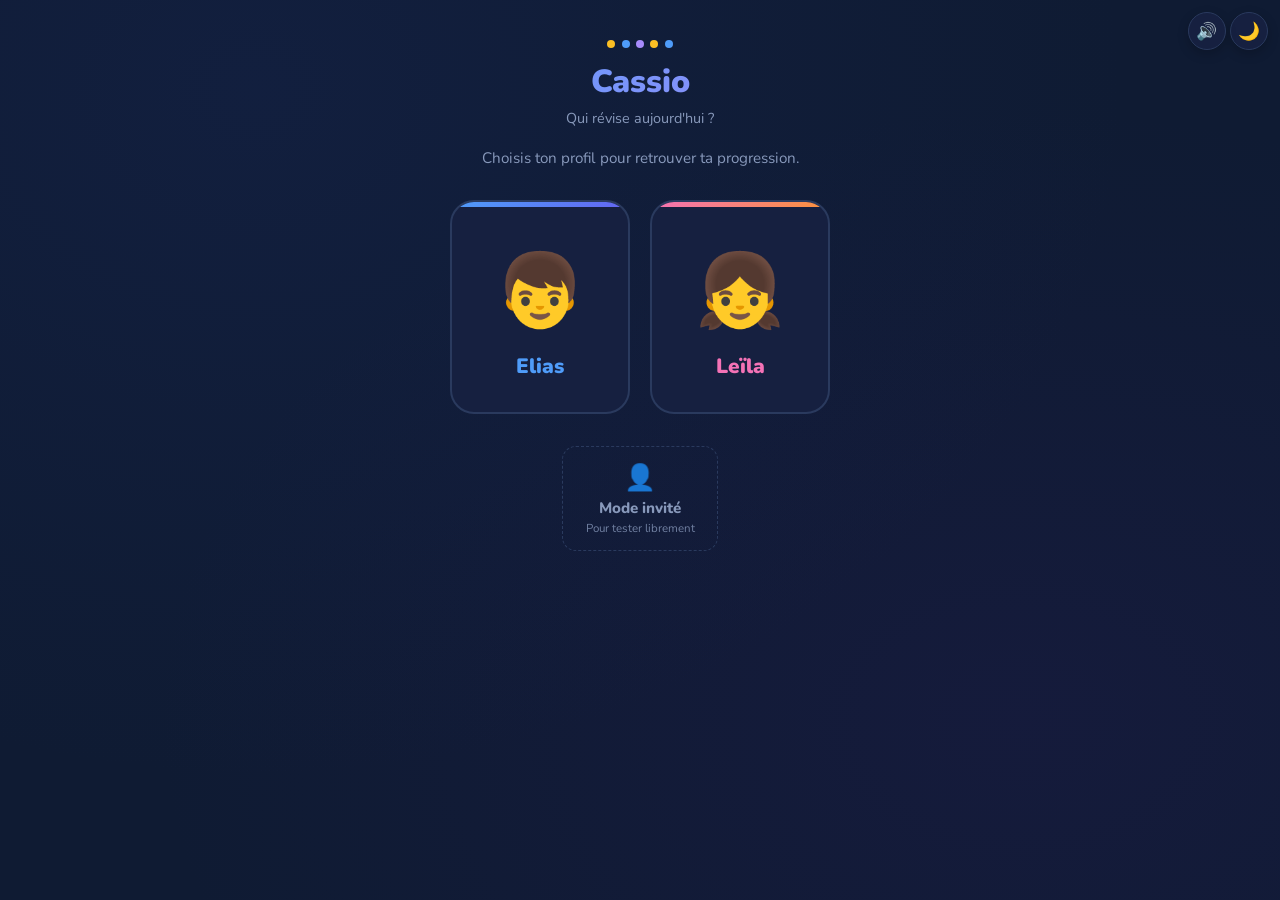
==== archives/index.html @ 18e03f33 "v11 : architecture multi-niveaux (CM2/6ème/5ème) Refonte structurelle préparant l'ajout des programm" ====
<!DOCTYPE html>
<html lang="fr">
<head>
  <meta charset="UTF-8">
  <meta name="viewport" content="width=device-width, initial-scale=1.0, viewport-fit=cover">
  <title>Cassio – Révision CM2</title>

  <!-- ═══ PWA : installation & hors-ligne ═══ -->
  <link rel="manifest" href="manifest.json">
  <meta name="theme-color" content="#4f9cf9">
  <!-- Support iOS (Safari n'utilise pas tout le manifest) -->
  <meta name="apple-mobile-web-app-capable" content="yes">
  <meta name="apple-mobile-web-app-status-bar-style" content="black-translucent">
  <meta name="apple-mobile-web-app-title" content="Cassio">
  <link rel="apple-touch-icon" href="icon-192.png">

  <link rel="stylesheet" href="styles/main.css">
</head>
<body>
<button id="theme-toggle" class="theme-toggle" onclick="toggleTheme()" title="Basculer mode clair / sombre" aria-label="Basculer mode clair / sombre">🌙</button>
<button id="sound-toggle" class="sound-toggle" onclick="toggleSound()" title="Activer / couper le son" aria-label="Activer / couper le son">🔊</button>
<div class="page">
  <div id="guest-banner" class="guest-banner" hidden>
    <span class="guest-banner-label">👤 Mode invité</span>
    <button class="guest-banner-btn" onclick="resetGuestProgress()" title="Effacer la progression du mode invité">Réinitialiser</button>
    <button class="guest-banner-btn guest-banner-quit" onclick="exitGuestMode()" title="Revenir au choix du profil">Quitter</button>
  </div>
  <div id="app"></div>
</div>
<input type="file" id="import-file" accept="application/json,.json" style="display:none" onchange="handleImport(event)">

<!-- ═══════════════════════════════════════════════════
     DONNÉES : une matière par fichier (chargement en parallèle)
     L'ordre des matières est défini dans data/curriculum.js
     ═══════════════════════════════════════════════════ -->
<script src="data/curriculum-maths.js"></script>
<script src="data/curriculum-francais.js"></script>
<script src="data/curriculum-histoire.js"></script>
<script src="data/curriculum-sciences.js"></script>
<script src="data/curriculum-anglais.js"></script>
<script src="data/curriculum-emc.js"></script>
<script src="data/curriculum-svt.js"></script>
<script src="data/curriculum-techno.js"></script>
<script src="data/curriculum-physchim.js"></script>
<script src="data/curriculum-latin.js"></script>
<script src="data/curriculum-numerique.js"></script>
<script src="data/curriculum.js"></script>

<!-- ═══════════════════════════════════════════════════
     LOGIQUE : ordre essentiel (chaque fichier dépend des précédents)
     config → state → render → app
     ═══════════════════════════════════════════════════ -->
<script src="scripts/config.js"></script>
<script src="scripts/state.js"></script>
<script src="scripts/render.js"></script>
<script src="scripts/app.js"></script>

<!-- ═══ Enregistrement du service worker (hors-ligne) ═══
     Ne s'exécute que si le site est servi par un serveur (http/https),
     pas en ouverture directe du fichier (file://). -->
<script>
  if ('serviceWorker' in navigator && location.protocol.startsWith('http')) {
    window.addEventListener('load', () => {
      navigator.serviceWorker.register('sw.js').catch(err => {
        console.warn('Service worker non enregistré :', err);
      });
    });
  }
</script>

</body>
</html>
---- archives/styles/main.css ----
@import url('https://fonts.googleapis.com/css2?family=Nunito:wght@400;600;700;900&display=swap');

    *, *::before, *::after { box-sizing: border-box; margin: 0; padding: 0; }

    :root {
      --bg: #0f1b33;
      --card: #162040;
      --border: #2a3a5e;
      --blue: #4f9cf9;
      --purple: #a78bfa;
      --green: #34d399;
      --red: #f87171;
      --yellow: #fbbf24;
      --orange: #fb923c;
      --teal: #2dd4bf;
      --text: #e2e8f0;
      --muted: #8899bb;
      --subj-color: #4f9cf9;
      --subj-grad: linear-gradient(135deg, #4f9cf9, #a78bfa);
    }

    body {
      background: var(--bg);
      color: var(--text);
      font-family: 'Nunito', sans-serif;
      min-height: 100vh;
      /* Le padding-top utilise env(safe-area-inset-top) pour respecter la zone
         de la barre d'état système iOS (heure/wifi/batterie) en mode PWA installée.
         max() garantit qu'on a au moins 1rem même si la safe area est nulle. */
      padding: max(1rem, env(safe-area-inset-top)) 1rem 4rem;
      overflow-x: hidden; /* Sécurité : aucun élément ne doit créer de scroll horizontal sur mobile */
      background-image: radial-gradient(ellipse at 20% 10%, #1a2a5e44 0%, transparent 60%),
                        radial-gradient(ellipse at 80% 80%, #2d1a5e33 0%, transparent 60%);
    }

    .page { max-width: 680px; margin: 0 auto; }

    @keyframes pulse {
      0%, 100% { opacity: .4; transform: scale(1); }
      50% { opacity: 1; transform: scale(1.4); }
    }
    @keyframes slideIn {
      from { opacity: 0; transform: translateY(12px); }
      to { opacity: 1; transform: translateY(0); }
    }
    @keyframes bounce {
      0%, 100% { transform: translateY(0); }
      50% { transform: translateY(-12px); }
    }
    @keyframes fadeIn {
      from { opacity: 0; }
      to { opacity: 1; }
    }

    .anim-slide { animation: slideIn .3s ease; }

    /* ── HEADER ── */
    .app-header { text-align: center; padding: 1.5rem 0 1.25rem; }

    .stars { display: flex; justify-content: center; gap: .4rem; margin-bottom: .75rem; }
    .star { width: 8px; height: 8px; background: var(--yellow); border-radius: 50%; animation: pulse 2s infinite; }
    .star:nth-child(2) { animation-delay: .3s; background: var(--blue); }
    .star:nth-child(3) { animation-delay: .6s; background: var(--purple); }
    .star:nth-child(4) { animation-delay: .9s; }
    .star:nth-child(5) { animation-delay: 1.2s; background: var(--blue); }

    .app-header h1 {
      font-size: 2rem; font-weight: 900;
      background: linear-gradient(135deg, var(--blue), var(--purple));
      -webkit-background-clip: text; -webkit-text-fill-color: transparent; background-clip: text;
      margin-bottom: .3rem;
    }
    .app-header p { color: var(--muted); font-size: .9rem; }

    /* ── BREADCRUMB ──
       Le padding-right réserve l'espace pour les boutons flottants 🔊 et 🌙
       en haut à droite (position: fixed), qui sinon recouvrent le texte. */
    .breadcrumb {
      display: flex; align-items: center; gap: .5rem; flex-wrap: wrap;
      font-size: .85rem; color: var(--muted); margin-bottom: 1.25rem;
      padding: .25rem 5.5rem .25rem 0;
    }
    .breadcrumb .crumb { cursor: pointer; color: var(--blue); font-weight: 700; transition: opacity .15s; }
    .breadcrumb .crumb:hover { opacity: .75; }
    .breadcrumb .sep { color: var(--border); }
    .breadcrumb .current-crumb { color: var(--text); font-weight: 600; }

    /* ── SECTION TITLE ── */
    .section-title {
      font-size: .75rem; text-transform: uppercase; letter-spacing: .1em;
      color: var(--muted); margin-bottom: .75rem; font-weight: 700;
    }

    /* ── HOME OVERVIEW ── */
    .home-overview {
      background: var(--card); border: 1px solid var(--border); border-radius: 14px;
      padding: 1rem 1.25rem; margin-bottom: 1.5rem;
      display: flex; align-items: center; gap: 1rem;
    }
    .overview-icon { font-size: 2.2rem; }
    .overview-text .lbl { font-size: .72rem; color: var(--muted); text-transform: uppercase; letter-spacing: .08em; }
    .overview-text .val { font-size: 1.4rem; font-weight: 900; color: var(--blue); }
    .overview-text .sub { font-size: .78rem; color: var(--muted); margin-top: .1rem; }
    .overview-prog { flex: 1; text-align: right; }
    .overview-prog .pct { font-size: 1.8rem; font-weight: 900; color: var(--green); }
    .overview-prog .pct-lbl { font-size: .72rem; color: var(--muted); }

    /* ── RANDOM QUIZ CTA (bouton "Quiz aléatoire" sur l'accueil) ── */
    .random-cta {
      background: linear-gradient(135deg, #8b5cf6, #ec4899);
      border-radius: 16px;
      padding: 1rem 1.25rem;
      margin-bottom: 1.5rem;
      display: flex; align-items: center; gap: 1rem;
      cursor: pointer; transition: transform .15s, box-shadow .15s;
      color: #fff; box-shadow: 0 4px 14px rgba(139, 92, 246, .35);
    }
    .random-cta:hover { transform: translateY(-2px); box-shadow: 0 8px 22px rgba(139, 92, 246, .5); }
    .random-cta:active { transform: translateY(0); }
    .random-cta-icon { font-size: 2.2rem; }
    .random-cta-text { flex: 1; }
    .random-cta-title { font-weight: 900; font-size: 1.05rem; }
    .random-cta-sub { font-size: .82rem; opacity: .92; margin-top: .15rem; }
    .random-cta-arrow { font-size: 1.1rem; opacity: .85; }

    /* Petit emoji indiquant la matière d'origine d'une question dans le récap du score (mode aléatoire) */
    .recap-origin {
      display: inline-flex; align-items: center; justify-content: center;
      width: 1.2em; opacity: .85;
    }

    /* ── SUBJECT CARDS ── */
    .subjects-grid {
      display: grid; grid-template-columns: 1fr 1fr; gap: .75rem; margin-bottom: 2rem;
    }
    @media (max-width: 440px) { .subjects-grid { grid-template-columns: 1fr; } }

    .subject-card {
      background: var(--card); border: 1px solid var(--border); border-radius: 16px;
      padding: 1.25rem; cursor: pointer; transition: all .2s; position: relative; overflow: hidden;
    }
    .subject-card::before {
      content: ''; position: absolute; top: 0; left: 0; right: 0; height: 3px;
      background: var(--sc-grad); border-radius: 16px 16px 0 0;
    }
    .subject-card:hover { transform: translateY(-3px); border-color: var(--sc-color); box-shadow: 0 8px 24px rgba(0,0,0,.3); }

    .subj-icon { font-size: 2rem; margin-bottom: .75rem; display: block; }
    .subj-name { font-size: 1rem; font-weight: 900; margin-bottom: .3rem; color: var(--sc-color); }
    .subj-meta { font-size: .78rem; color: var(--muted); margin-bottom: .75rem; }
    .subj-prog-bar { height: 4px; background: var(--border); border-radius: 99px; overflow: hidden; margin-bottom: .4rem; }
    .subj-prog-fill { height: 100%; background: var(--sc-grad); border-radius: 99px; transition: width .5s; }
    .subj-prog-text { font-size: .75rem; color: var(--muted); text-align: right; }

    /* ── SUBJECT HEADER ── */
    .subject-header {
      background: var(--card); border: 1px solid var(--border); border-radius: 16px;
      padding: 1.25rem 1.5rem; margin-bottom: 1.5rem;
      display: flex; align-items: center; gap: 1rem;
    }
    .subj-header-icon { font-size: 2.8rem; }
    .subj-header-text h2 { font-size: 1.3rem; font-weight: 900; color: var(--subj-color); margin-bottom: .25rem; }
    .subj-header-text p { color: var(--muted); font-size: .88rem; }

    /* ── TOPIC CARDS ── */
    .topics-list { display: flex; flex-direction: column; gap: .6rem; margin-bottom: 1.5rem; }

    .topic-card {
      background: var(--card); border: 1px solid var(--border); border-radius: 12px;
      padding: .9rem 1.1rem;
      display: flex; flex-direction: column; gap: .55rem;
      cursor: pointer; transition: all .15s;
    }
    .topic-card:hover { border-color: var(--subj-color); background: rgba(255,255,255,.04); transform: translateX(4px); }
    /* Ligne du haut : icône + titre/étoiles + badge + bouton */
    .topic-card-row { display: flex; align-items: center; gap: .9rem; }

    .topic-icon { font-size: 1.6rem; flex-shrink: 0; width: 40px; text-align: center; }
    .topic-info { flex: 1; min-width: 0; }
    .topic-info .t-name { font-size: .95rem; font-weight: 700; margin-bottom: .15rem; }
    /* La description passe sur sa propre ligne, en pleine largeur */
    .topic-card .t-meta { font-size: .78rem; color: var(--muted); line-height: 1.45; }
    .topic-stars { display: flex; gap: .15rem; margin-bottom: .1rem; }
    .topic-star { font-size: .85rem; }

    .topic-badge {
      background: rgba(255,255,255,.05); border: 1px solid var(--border);
      border-radius: 8px; padding: .3rem .65rem; font-size: .8rem; font-weight: 700;
      color: var(--muted); flex-shrink: 0; white-space: nowrap;
    }
    .topic-badge.s3 { color: var(--green); border-color: rgba(52,211,153,.35); background: rgba(52,211,153,.08); }
    .topic-badge.s2 { color: var(--yellow); border-color: rgba(251,191,36,.35); background: rgba(251,191,36,.08); }
    .topic-badge.s1 { color: var(--orange); border-color: rgba(251,146,60,.35); background: rgba(251,146,60,.08); }

    .btn-start {
      font-family: 'Nunito', sans-serif; font-weight: 700; font-size: .85rem;
      padding: .55rem 1.1rem; min-height: 40px; border-radius: 8px; border: none; cursor: pointer;
      background: var(--subj-grad); color: white; transition: all .15s;
      flex-shrink: 0; white-space: nowrap;
      display: inline-flex; align-items: center; justify-content: center;
    }
    .btn-start:hover { opacity: .85; transform: translateY(-1px); }

    /* Sur les très petits écrans (iPhone SE 1G, 320px), on compacte le bouton
       pour éviter qu'il ne chevauche les titres longs comme "Proportionnalité". */
    @media (max-width: 360px) {
      .btn-start { padding: .45rem .75rem; font-size: .75rem; min-height: 36px; }
      .topic-card-row { gap: .55rem; }
      .topic-icon { width: 32px; font-size: 1.4rem; }
    }

    /* ── QUIZ: STATS BAR ── */
    .stats {
      display: flex; justify-content: space-between;
      background: var(--card); border: 1px solid var(--border); border-radius: 12px;
      padding: .75rem 1.25rem; margin-bottom: 1.25rem; font-size: .85rem;
    }
    .stat { display: flex; flex-direction: column; align-items: center; gap: .15rem; }
    .stat-val { font-weight: 900; font-size: 1.2rem; color: var(--blue); }
    .stat-lbl { color: var(--muted); font-size: .75rem; }

    /* ── QUIZ: PROGRESS ── */
    .prog-wrap { margin-bottom: 1.25rem; }
    .prog-track { height: 8px; background: var(--border); border-radius: 99px; overflow: hidden; }
    .prog-fill {
      height: 100%; background: var(--subj-grad); border-radius: 99px;
      transition: width .5s cubic-bezier(.4,0,.2,1); width: 0%;
    }
    .prog-dots { display: flex; justify-content: space-between; margin-top: .5rem; padding: 0 2px; }
    .prog-dot { width: 10px; height: 10px; border-radius: 50%; background: var(--border); transition: background .3s; }
    .prog-dot.done { background: var(--green); }
    .prog-dot.wrong-dot { background: var(--red); }
    .prog-dot.current { background: var(--yellow); box-shadow: 0 0 6px var(--yellow); }

    /* ── QUIZ: QUESTION CARD ── */
    .q-card {
      background: var(--card); border: 1px solid var(--border); border-radius: 16px;
      padding: 1.75rem; margin-bottom: 1.25rem; display: none; animation: slideIn .3s ease;
    }
    .q-card.active { display: block; }

    .q-top { display: flex; align-items: flex-start; gap: .75rem; margin-bottom: 1.25rem; }
    .q-badge {
      background: var(--subj-grad); color: white; font-weight: 900; font-size: .85rem;
      width: 32px; height: 32px; border-radius: 8px;
      display: flex; align-items: center; justify-content: center; flex-shrink: 0; margin-top: 2px;
    }
    .q-text { font-size: 1.05rem; font-weight: 700; line-height: 1.45; }

    .q-hint {
      background: rgba(79,156,249,.09); border-left: 3px solid var(--subj-color);
      border-radius: 0 8px 8px 0; padding: .5rem .75rem; font-size: .82rem;
      color: var(--subj-color); margin-bottom: 1rem;
    }
    /* Indice masqué par défaut : on le révèle au clic sur le bouton Indice */
    .q-hint.hidden { display: none; }

    /* Bouton "💡 Indice" : discret, encourage à réfléchir d'abord avant de demander l'aide */
    .hint-btn {
      display: inline-flex; align-items: center;
      font-family: 'Nunito', sans-serif; font-weight: 600; font-size: .82rem;
      background: transparent; border: 1px dashed var(--border); color: var(--muted);
      padding: .5rem .8rem; min-height: 36px; border-radius: 8px; cursor: pointer;
      margin-bottom: 1rem; transition: all .15s;
    }
    .hint-btn:hover {
      color: var(--subj-color); border-color: var(--subj-color);
      background: rgba(79,156,249,.05);
    }

    /* ── ILLUSTRATIONS de questions (SVG inline ou emojis) ── */
    .q-image {
      background: rgba(255,255,255,.04);
      border: 1px solid var(--border);
      border-radius: 12px;
      padding: 1rem;
      margin-bottom: 1rem;
      text-align: center;
      overflow: hidden;
    }
    .q-image svg {
      display: block;
      margin: 0 auto;
      max-width: 100%;
      height: auto;
      color: var(--text);
    }
    .q-image .emoji-row {
      font-size: 2.6rem;
      letter-spacing: .4rem;
      line-height: 1.3;
    }
    .q-image .emoji-caption {
      font-size: .75rem;
      color: var(--muted);
      margin-top: .35rem;
    }
    body.light .q-image { background: rgba(0,0,0,.03); }

    .options { display: grid; gap: .6rem; }
    .option {
      display: flex; align-items: center; gap: .75rem; padding: .8rem 1rem;
      border: 2px solid var(--border); border-radius: 10px; cursor: pointer;
      transition: all .15s; font-size: .95rem; font-weight: 600;
      background: rgba(255,255,255,.02); user-select: none;
    }
    .option:hover:not(.locked) { border-color: var(--subj-color); background: rgba(79,156,249,.08); transform: translateX(4px); }

    .letter {
      width: 28px; height: 28px; border-radius: 6px; background: var(--border);
      display: flex; align-items: center; justify-content: center;
      font-size: .8rem; font-weight: 900; flex-shrink: 0; transition: all .2s;
    }
    .option.selected { border-color: var(--subj-color); background: rgba(79,156,249,.1); }
    .option.selected .letter { background: var(--subj-color); color: white; }

    /* ── État "arming" : l'élève a cliqué, validation auto dans 1 s ──
       Une barre de progression discrète remplit le bas du bouton.
       Si l'élève clique sur une autre option, l'animation recommence. */
    .option.arming {
      position: relative;
      overflow: hidden;
    }
    .option.arming::after {
      content: '';
      position: absolute;
      left: 0; right: 0; bottom: 0;
      height: 3px;
      background: var(--subj-color);
      transform-origin: left;
      animation: arming-fill 1s linear forwards;
    }
    @keyframes arming-fill {
      from { transform: scaleX(0); }
      to   { transform: scaleX(1); }
    }
    /* Une fois validé, l'animation disparaît (la classe arming est retirée) */

    .option.correct { border-color: var(--green); background: rgba(52,211,153,.1); }
    .option.correct .letter { background: var(--green); color: #0f2a1f; }
    .option.wrong { border-color: var(--red); background: rgba(248,113,113,.1); }
    .option.wrong .letter { background: var(--red); color: white; }
    .option.show-correct { border-color: var(--green); border-style: dashed; }
    .option.show-correct .letter { background: rgba(52,211,153,.3); color: var(--green); }

    .feedback { margin-top: 1rem; padding: .75rem 1rem; border-radius: 10px; font-size: .88rem; display: none; }
    .feedback.show { display: block; }
    .feedback.ok { background: rgba(52,211,153,.12); border: 1px solid rgba(52,211,153,.3); color: var(--green); }
    .feedback.bad { background: rgba(248,113,113,.1); border: 1px solid rgba(248,113,113,.25); color: #fca5a5; }
    .feedback .expl { margin-top: .35rem; color: var(--muted); font-weight: 400; font-size: .83rem; }

    /* ── NAV BUTTONS ── */
    .nav { display: flex; justify-content: space-between; gap: .75rem; margin-top: 1.5rem; }
    .btn {
      font-family: 'Nunito', sans-serif; font-weight: 700; font-size: .9rem;
      padding: .7rem 1.4rem; border-radius: 10px; border: 2px solid var(--border);
      cursor: pointer; transition: all .15s; background: transparent; color: var(--text);
    }
    .btn:hover:not(:disabled) { border-color: var(--subj-color); color: var(--subj-color); transform: translateY(-1px); }
    .btn:disabled { opacity: .3; cursor: not-allowed; }
    .btn-validate {
      background: var(--subj-grad); border: none; color: white; padding: .7rem 2rem;
      box-shadow: 0 4px 15px rgba(79,156,249,.25);
    }
    .btn-validate:hover:not(:disabled) { transform: translateY(-2px); color: white; border: none; box-shadow: 0 6px 20px rgba(79,156,249,.4); }

    /* ── Bouton mis en évidence après une mauvaise réponse ──
       Indique à l'élève que c'est à lui de cliquer (pas d'auto-passage). */
    .btn.cta-highlight {
      background: var(--subj-grad);
      border: none;
      color: white;
      box-shadow: 0 4px 15px rgba(79,156,249,.35);
      animation: cta-pulse 1.6s ease-in-out infinite;
    }
    .btn.cta-highlight:hover:not(:disabled) {
      transform: translateY(-2px);
      color: white;
      box-shadow: 0 6px 22px rgba(79,156,249,.5);
    }
    @keyframes cta-pulse {
      0%, 100% { box-shadow: 0 4px 15px rgba(79,156,249,.35); }
      50%      { box-shadow: 0 4px 22px rgba(79,156,249,.7); }
    }

    /* ── SCORE PANEL ── */
    .score-panel {
      background: var(--card); border: 1px solid var(--border); border-radius: 20px;
      padding: 2.5rem 2rem; text-align: center; animation: slideIn .4s ease;
    }
    .trophy { font-size: 3.5rem; margin-bottom: 1rem; display: block; animation: bounce .6s ease; }
    .score-panel h2 { font-size: 1.6rem; font-weight: 900; margin-bottom: .5rem; }
    .big-score {
      font-size: 5rem; font-weight: 900;
      background: linear-gradient(135deg, var(--yellow), var(--blue));
      -webkit-background-clip: text; -webkit-text-fill-color: transparent; background-clip: text;
      line-height: 1; margin: .75rem 0;
    }
    .big-score span { font-size: 2.5rem; color: var(--muted); -webkit-text-fill-color: var(--muted); }
    .mention { font-size: 1rem; font-weight: 700; color: var(--purple); margin-bottom: 1.5rem; }

    .result-grid { display: grid; grid-template-columns: 1fr 1fr; gap: .75rem; margin-bottom: 1.5rem; }
    .result-tile { background: rgba(255,255,255,.04); border: 1px solid var(--border); border-radius: 12px; padding: 1rem; }
    .result-tile .val { font-size: 2rem; font-weight: 900; }
    .result-tile .lbl { font-size: .8rem; color: var(--muted); margin-top: .2rem; }
    .tile-ok .val { color: var(--green); }
    .tile-bad .val { color: var(--red); }

    .recap { text-align: left; border-top: 1px solid var(--border); padding-top: 1.25rem; margin-top: .5rem; }
    .recap h3 { font-size: .78rem; text-transform: uppercase; letter-spacing: .1em; color: var(--muted); margin-bottom: .75rem; }
    .recap-item { display: flex; gap: .5rem; font-size: .85rem; margin-bottom: .45rem; align-items: flex-start; }

    .score-btns { display: flex; gap: .75rem; margin-top: 1.75rem; justify-content: center; flex-wrap: wrap; }
    .btn-primary {
      font-family: 'Nunito', sans-serif; font-weight: 700; font-size: .95rem;
      padding: .75rem 2rem; border-radius: 12px; border: none; cursor: pointer;
      background: var(--subj-grad); color: white;
      box-shadow: 0 4px 15px rgba(79,156,249,.3); transition: all .15s;
    }
    .btn-primary:hover { transform: translateY(-2px); box-shadow: 0 6px 20px rgba(79,156,249,.4); }
    .btn-secondary {
      font-family: 'Nunito', sans-serif; font-weight: 700; font-size: .95rem;
      padding: .75rem 2rem; border-radius: 12px; border: 2px solid var(--border);
      cursor: pointer; background: transparent; color: var(--text); transition: all .15s;
    }
    .btn-secondary:hover { border-color: var(--subj-color); color: var(--subj-color); transform: translateY(-1px); }

    /* ── RESET LINK ── */
    .reset-link {
      text-align: center; margin-top: 1.5rem;
      font-size: .78rem; color: var(--muted); cursor: pointer; text-decoration: underline;
    }
    .reset-link:hover { color: var(--red); }

    /* ── SUBJECTS GRID: 5e carte pleine largeur ── */
    .subject-card:last-child:nth-child(odd) { grid-column: 1 / -1; max-width: 340px; margin: 0 auto; width: 100%; }

    /* ── PROFILE SCREEN ── */
    .profile-intro { text-align: center; color: var(--muted); font-size: .95rem; margin-bottom: 2rem; }
    .profile-grid {
      display: grid; grid-template-columns: 1fr 1fr; gap: 1.25rem;
      max-width: 380px; margin: 0 auto 2rem;
    }
    .profile-card {
      background: var(--card); border: 2px solid var(--border); border-radius: 24px;
      padding: 2.5rem 1rem 2rem; text-align: center; cursor: pointer;
      transition: all .2s; position: relative; overflow: hidden;
    }
    .profile-card::before {
      content: ''; position: absolute; top: 0; left: 0; right: 0; height: 5px;
      background: var(--pc-grad);
    }
    .profile-card:hover { transform: translateY(-5px); border-color: var(--pc); box-shadow: 0 14px 40px rgba(0,0,0,.45); }
    .profile-emoji { font-size: 4.5rem; margin-bottom: .75rem; display: block; }
    .profile-name { font-size: 1.3rem; font-weight: 900; color: var(--pc); }

    /* ── BOUTON "MODE INVITÉ" sur l'écran de profil ──
       Style volontairement discret : c'est un bouton secondaire, pas un 3e profil. */
    .guest-btn {
      display: flex; flex-direction: column; align-items: center;
      gap: .15rem; margin: 0 auto; padding: .85rem 1.4rem;
      max-width: 280px; width: fit-content;
      background: transparent; border: 1px dashed var(--border);
      border-radius: 14px; cursor: pointer;
      font-family: 'Nunito', sans-serif; color: var(--muted);
      transition: all .15s;
    }
    .guest-btn:hover {
      border-color: var(--text); color: var(--text);
      background: rgba(148,163,184,.05);
    }
    .guest-btn-emoji { font-size: 1.6rem; }
    .guest-btn-text { font-size: .95rem; font-weight: 800; }
    .guest-btn-sub { font-size: .72rem; opacity: .8; }

    /* ── ÉCRAN PERSONNALISATION ── */
    .customize-screen { max-width: 540px; margin: 0 auto; }
    .customize-header { text-align: center; margin-bottom: 1.5rem; padding: 0 4rem; }
    .customize-header h1 { font-size: 1.4rem; margin: 0 0 .5rem; color: var(--blue); }
    .customize-intro { font-size: .88rem; color: var(--muted); margin: 0; }

    .customize-preview {
      background: var(--card); border: 2px solid var(--blue);
      border-radius: 18px; padding: 1.5rem; margin-bottom: 1.5rem;
      display: flex; flex-direction: column; align-items: center; gap: .5rem;
      box-shadow: 0 8px 24px rgba(79,156,249,.18);
    }
    .customize-preview-emoji { font-size: 4.5rem; line-height: 1; }
    .customize-preview-name { font-size: 1.4rem; font-weight: 900; color: var(--text); }

    .customize-section { margin-bottom: 1.5rem; }
    .customize-label {
      display: block; font-size: .8rem; font-weight: 800;
      text-transform: uppercase; letter-spacing: .05em;
      color: var(--muted); margin-bottom: .65rem;
    }

    /* Grille d'avatars cliquables */
    .avatar-grid {
      display: grid;
      grid-template-columns: repeat(auto-fill, minmax(54px, 1fr));
      gap: .5rem;
    }
    .avatar-choice {
      width: 100%; aspect-ratio: 1;
      background: var(--card); border: 1px solid var(--border);
      border-radius: 12px; cursor: pointer;
      font-size: 1.8rem; transition: all .15s;
      display: flex; align-items: center; justify-content: center;
      padding: 0; line-height: 1;
    }
    .avatar-choice:hover { border-color: var(--blue); transform: translateY(-2px); }
    .avatar-choice.active {
      background: rgba(79,156,249,.12);
      border-color: var(--blue); border-width: 2px;
      box-shadow: 0 4px 12px rgba(79,156,249,.25);
    }

    /* Champ texte pour le nom */
    .customize-input {
      width: 100%; box-sizing: border-box;
      padding: .85rem 1rem; min-height: 44px;
      background: var(--card); border: 1px solid var(--border);
      border-radius: 12px; color: var(--text);
      font-family: 'Nunito', sans-serif; font-size: 1rem; font-weight: 700;
      transition: border-color .15s;
    }
    .customize-input:focus {
      outline: none; border-color: var(--blue); border-width: 2px;
      padding: calc(.85rem - 1px) calc(1rem - 1px);  /* compense le bord 2px */
    }

    .customize-actions {
      display: flex; gap: .75rem; justify-content: flex-end;
      margin-top: 2rem;
    }
    .customize-actions .btn-sm { min-width: 100px; }

    /* ── BANNIÈRE "MODE INVITÉ" (visible sur tous les écrans en mode invité) ──
       Discrète mais bien identifiable. Reste collée en haut. */
    .guest-banner[hidden] { display: none; }   /* l'attribut HTML hidden doit primer sur display:flex */
    .guest-banner {
      display: flex; align-items: center; justify-content: flex-start;
      gap: .4rem; padding: .5rem .7rem;
      background: rgba(148,163,184,.12);
      border-bottom: 1px solid rgba(148,163,184,.3);
      font-size: .82rem; font-weight: 700;
      color: #94a3b8;
    }
    body.light .guest-banner { background: rgba(100,116,139,.1); color: #64748b; }
    .guest-banner-label { white-space: nowrap; flex-shrink: 0; margin-right: auto; }
    .guest-banner-btn {
      font-family: 'Nunito', sans-serif; font-size: .72rem; font-weight: 700;
      padding: .4rem .65rem; min-height: 36px; border-radius: 8px;
      border: 1px solid rgba(148,163,184,.4);
      background: transparent; color: inherit; cursor: pointer;
      transition: all .15s;
      display: inline-flex; align-items: center; justify-content: center;
      flex-shrink: 0; white-space: nowrap;
    }
    .guest-banner-btn:hover { background: rgba(148,163,184,.15); }
    .guest-banner-quit { border-color: var(--red); color: var(--red); margin-right: 6rem; }
    .guest-banner-quit:hover { background: rgba(248,113,113,.1); }

    /* Sur les petits écrans, on masque le bouton "Réinitialiser" pour gagner de la place
       (il reste accessible depuis l'écran d'accueil en mode invité). Seul "Quitter" est essentiel. */
    @media (max-width: 400px) {
      .guest-banner { padding: .45rem .55rem; gap: .3rem; font-size: .75rem; }
      .guest-banner-btn { font-size: .68rem; padding: .35rem .45rem; min-height: 34px; }
      .guest-banner-label { font-size: .75rem; }
      .guest-banner-btn:not(.guest-banner-quit) { display: none; }
      .guest-banner-quit { margin-right: 5.7rem; }
    }

    /* Petit message d'info en mode invité dans la section "data-actions" */
    .guest-actions { flex-direction: column; align-items: stretch; }
    .guest-info {
      font-size: .82rem; color: var(--muted); line-height: 1.5;
      margin: 0 0 .5rem; padding: .55rem .8rem;
      background: rgba(148,163,184,.08); border-radius: 8px;
      border-left: 3px solid #94a3b8;
    }

    /* ── PROFILE BANNER (HOME) ── */
    .profile-banner {
      display: flex; align-items: center; justify-content: space-between;
      background: var(--card); border: 1px solid var(--border); border-radius: 12px;
      padding: .65rem 1rem; margin-bottom: 1.1rem;
    }
    .profile-banner-left { display: flex; align-items: center; gap: .6rem; }
    .profile-avatar { font-size: 1.6rem; }
    .profile-banner-name { font-size: .95rem; font-weight: 900; }
    .profile-banner-sub { font-size: .72rem; color: var(--muted); }
    .profile-banner-right { display: flex; gap: .5rem; align-items: center; }
    .btn-sm {
      font-family: 'Nunito', sans-serif; font-size: .75rem; font-weight: 700;
      padding: .55rem 1rem; min-height: 40px; border-radius: 8px; border: 1px solid var(--border);
      cursor: pointer; background: transparent; color: var(--muted); transition: all .15s;
      display: inline-flex; align-items: center; justify-content: center; gap: .35rem;
    }
    .btn-sm:hover { border-color: var(--blue); color: var(--blue); }
    .btn-sm.accent { background: var(--subj-grad); border: none; color: white; }
    .btn-sm.accent:hover { opacity: .85; color: white; }

    /* ── HISTORY SCREEN ── */
    .history-list { display: flex; flex-direction: column; gap: .5rem; margin-bottom: 1.5rem; }
    .session-empty { text-align: center; color: var(--muted); padding: 3rem 1rem; font-size: .9rem; line-height: 1.8; }
    .session-item {
      background: var(--card); border: 1px solid var(--border); border-radius: 12px;
      padding: .8rem 1rem; display: flex; align-items: center; gap: .75rem;
    }
    .session-emoji { font-size: 1.5rem; flex-shrink: 0; }
    .session-info { flex: 1; min-width: 0; }
    .session-topic { font-size: .9rem; font-weight: 700; white-space: nowrap; overflow: hidden; text-overflow: ellipsis; }
    .session-subj { font-size: .75rem; color: var(--muted); }
    .session-date { font-size: .7rem; color: var(--muted); margin-top: .1rem; }
    .session-right { text-align: right; flex-shrink: 0; }
    .session-score { font-size: 1rem; font-weight: 900; }
    .session-score.s3 { color: var(--green); }
    .session-score.s2 { color: var(--yellow); }
    .session-score.s1 { color: var(--orange); }
    .session-stars { font-size: .75rem; }

    /* ── GRAPHIQUE D'ÉVOLUTION (historique) ── */
    .evo-card {
      background: var(--card); border: 1px solid var(--border); border-radius: 14px;
      padding: 1rem 1.1rem 1.1rem; margin-bottom: 1.25rem;
    }
    .evo-title {
      font-size: .78rem; color: var(--muted); font-weight: 700;
      text-transform: uppercase; letter-spacing: .06em; margin-bottom: .35rem;
    }
    .evo-sub {
      font-size: .72rem; color: var(--muted); margin-bottom: .85rem;
    }
    .evo-svg { width: 100%; height: auto; display: block; overflow: visible; }
    .evo-svg .ev-grid { stroke: var(--border); stroke-width: 1; stroke-dasharray: 2,3; opacity: .55; }
    .evo-svg .ev-axis { fill: var(--muted); font-size: 10px; font-family: 'Nunito', sans-serif; font-weight: 700; }
    .evo-svg .ev-area { fill: url(#evGrad); opacity: .25; }
    .evo-svg .ev-line { fill: none; stroke: var(--blue); stroke-width: 2.2; stroke-linejoin: round; stroke-linecap: round; }
    .evo-svg .ev-dot  { stroke: var(--card); stroke-width: 2; cursor: help; }
    .evo-svg .ev-dot:hover { stroke-width: 3; }

    .evo-legend {
      display: flex; flex-wrap: wrap; gap: .35rem .85rem; margin-top: .85rem;
      font-size: .72rem; color: var(--muted);
    }
    .evo-leg-item { display: inline-flex; align-items: center; gap: .3rem; }
    .evo-leg-dot { width: 8px; height: 8px; border-radius: 50%; flex-shrink: 0; }

    .evo-empty {
      text-align: center; padding: 1.5rem; color: var(--muted); font-size: .82rem;
      background: rgba(255,255,255,.03); border-radius: 10px; border: 1px dashed var(--border);
    }

    /* ── BADGES DE TYPE DE QUESTION ── */
    .type-badge {
      display: inline-flex; align-items: center; gap: .35rem;
      font-size: .72rem; font-weight: 700; letter-spacing: .03em;
      padding: .25rem .65rem; border-radius: 99px;
      margin-bottom: .9rem;
      background: rgba(255,255,255,.06); border: 1px solid var(--border); color: var(--muted);
    }
    .type-badge.qcm  { color: var(--purple); border-color: rgba(167,139,250,.4); background: rgba(167,139,250,.08); }
    .type-badge.vf   { color: var(--teal);   border-color: rgba(45,212,191,.4);  background: rgba(45,212,191,.08); }
    .type-badge.txt  { color: var(--orange); border-color: rgba(251,146,60,.4);  background: rgba(251,146,60,.08); }

    /* ── QCM : case à cocher au lieu de la lettre ── */
    .option .checkbox {
      width: 22px; height: 22px; border-radius: 6px;
      border: 2px solid var(--border); background: transparent;
      display: flex; align-items: center; justify-content: center;
      flex-shrink: 0; transition: all .15s;
      font-size: .9rem; color: transparent; font-weight: 900;
    }
    .option.qcm-opt.selected .checkbox { background: var(--subj-color); border-color: var(--subj-color); color: white; }
    .option.qcm-opt.selected .checkbox::after { content: '✓'; }
    .option.qcm-opt.correct .checkbox { background: var(--green); border-color: var(--green); color: #0f2a1f; }
    .option.qcm-opt.correct .checkbox::after { content: '✓'; }
    .option.qcm-opt.wrong .checkbox { background: var(--red); border-color: var(--red); color: white; }
    .option.qcm-opt.wrong .checkbox::after { content: '✗'; }
    .option.qcm-opt.show-correct .checkbox { border-color: var(--green); color: var(--green); background: rgba(52,211,153,.15); }
    .option.qcm-opt.show-correct .checkbox::after { content: '✓'; }

    /* ── VRAI / FAUX : options larges & distinctes ── */
    .options.vf-options { grid-template-columns: 1fr 1fr; gap: .75rem; }
    .option.vf-opt {
      flex-direction: column; gap: .35rem; padding: 1.25rem .75rem;
      text-align: center; justify-content: center; min-height: 90px;
    }
    .option.vf-opt .vf-icon {
      font-size: 1.8rem; font-weight: 900; line-height: 1;
      width: 38px; height: 38px; border-radius: 50%;
      display: flex; align-items: center; justify-content: center;
      background: var(--border); transition: all .2s;
    }
    .option.vf-opt.selected .vf-icon { background: var(--subj-color); color: white; }
    .option.vf-opt.correct .vf-icon { background: var(--green); color: #0f2a1f; }
    .option.vf-opt.wrong .vf-icon { background: var(--red); color: white; }
    .option.vf-opt.show-correct { border-style: dashed; }
    .option.vf-opt.show-correct .vf-icon { background: rgba(52,211,153,.25); color: var(--green); }

    /* ── TEXTE À TROU : input ── */
    .text-input-wrap { margin-top: .25rem; }
    .text-input {
      width: 100%; padding: .9rem 1.1rem;
      font-family: 'Nunito', sans-serif; font-weight: 700; font-size: 1.05rem;
      border: 2px solid var(--border); border-radius: 12px;
      background: rgba(255,255,255,.04); color: var(--text);
      transition: all .15s; outline: none;
    }
    .text-input::placeholder { color: var(--muted); font-weight: 400; }
    .text-input:focus { border-color: var(--subj-color); background: rgba(79,156,249,.06); }
    .text-input.correct { border-color: var(--green); background: rgba(52,211,153,.1); color: var(--green); }
    .text-input.wrong   { border-color: var(--red);   background: rgba(248,113,113,.08); color: #fca5a5; text-decoration: line-through; }
    .text-input:disabled { cursor: not-allowed; opacity: .9; }

    /* ── DATA ACTIONS (export / import) ── */
    .data-actions {
      display: flex; justify-content: center; gap: .6rem;
      margin: 1rem 0 .5rem; flex-wrap: wrap;
    }
    .review-btn {
      background: linear-gradient(135deg, var(--purple), var(--blue)) !important;
      box-shadow: 0 4px 15px rgba(167,139,250,.35) !important;
    }

    /* ── CONFETTIS (sans-faute) ── */
    .confetti-container {
      position: fixed; top: 0; left: 0; width: 100%; height: 100%;
      pointer-events: none; z-index: 9999; overflow: hidden;
    }
    .confetti {
      position: absolute; top: -20px;
      width: 10px; height: 14px; border-radius: 2px;
      animation: confetti-fall linear forwards;
    }
    @keyframes confetti-fall {
      0%   { transform: translateY(-10vh) rotate(0deg);   opacity: 1; }
      100% { transform: translateY(110vh) rotate(720deg); opacity: 0; }
    }

    /* ── LEVEL CARD (accueil) ── */
    .level-card {
      background: var(--card); border: 1px solid var(--border); border-radius: 16px;
      padding: 1.1rem 1.25rem; margin-bottom: 1.25rem;
      position: relative; overflow: hidden;
    }
    .level-card::before {
      content: ''; position: absolute; top: 0; left: 0; right: 0; height: 3px;
      background: linear-gradient(90deg, var(--yellow), var(--orange), var(--red));
    }
    .level-card-top { display: flex; align-items: center; gap: 1rem; }
    .level-circle {
      width: 56px; height: 56px; border-radius: 50%;
      background: linear-gradient(135deg, var(--yellow), var(--orange));
      display: flex; flex-direction: column; align-items: center; justify-content: center;
      flex-shrink: 0; box-shadow: 0 4px 14px rgba(251,146,60,.35);
    }
    .level-circle-num { font-size: 1.4rem; font-weight: 900; color: #2c1810; line-height: 1; }
    .level-circle-lbl { font-size: .55rem; font-weight: 900; color: #2c1810; text-transform: uppercase; letter-spacing: .05em; margin-top: 1px; }
    .level-info { flex: 1; min-width: 0; }
    .level-name { font-size: .95rem; font-weight: 900; margin-bottom: .15rem; }
    .level-xp { font-size: .75rem; color: var(--muted); }
    .level-xp strong { color: var(--text); }

    /* ── CARTE STREAK (série de jours consécutifs) ──
       Style proche de la level-card pour cohérence, mais avec une bordure
       colorée selon l'état (orange/rouge pour la série, vert quand validé,
       neutre quand pas de série). */
    .streak-card {
      background: var(--card); border: 1px solid var(--border); border-radius: 16px;
      padding: 1rem 1.2rem; margin-bottom: 1.25rem;
      display: flex; align-items: center; gap: 1rem;
      position: relative; overflow: hidden;
    }
    .streak-card::before {
      content: ''; position: absolute; top: 0; left: 0; right: 0; height: 3px;
    }
    /* Série en cours, pas encore joué aujourd'hui : barre orange (urgence motivante) */
    .streak-active::before {
      background: linear-gradient(90deg, var(--orange), var(--red));
    }
    /* Série validée pour aujourd'hui : barre verte (succès) */
    .streak-done::before {
      background: linear-gradient(90deg, var(--green), #2dd4bf);
    }
    /* Pas de série : barre neutre */
    .streak-zero::before {
      background: linear-gradient(90deg, var(--muted), var(--border));
    }
    .streak-flame {
      font-size: 2rem; flex-shrink: 0;
      filter: drop-shadow(0 2px 6px rgba(251,146,60,.35));
    }
    .streak-zero .streak-flame { filter: none; opacity: .8; }
    .streak-text { flex: 1; min-width: 0; }
    .streak-title { font-size: 1rem; font-weight: 900; margin-bottom: .15rem; }
    .streak-active .streak-title { color: var(--orange); }
    .streak-done .streak-title { color: var(--green); }
    .streak-sub { font-size: .78rem; color: var(--muted); line-height: 1.4; }

    /* Animation discrète d'apparition quand on arrive sur l'accueil avec une série active */
    .streak-active .streak-flame {
      animation: streak-flame-pulse 2.5s ease-in-out infinite;
    }
    @keyframes streak-flame-pulse {
      0%, 100% { transform: scale(1); }
      50%      { transform: scale(1.08); }
    }
    @media (prefers-reduced-motion: reduce) {
      .streak-active .streak-flame { animation: none; }
    }

    /* Sur les très petits écrans, on compacte */
    @media (max-width: 360px) {
      .streak-card { padding: .85rem 1rem; gap: .75rem; }
      .streak-flame { font-size: 1.7rem; }
      .streak-title { font-size: .92rem; }
      .streak-sub { font-size: .72rem; }
    }

    .xp-bar {
      height: 8px; background: var(--border); border-radius: 99px;
      overflow: hidden; margin-top: .7rem; position: relative;
    }
    .xp-bar-fill {
      height: 100%; border-radius: 99px;
      background: linear-gradient(90deg, var(--yellow), var(--orange));
      transition: width .8s cubic-bezier(.4,0,.2,1);
    }
    .level-max-tag {
      display: inline-block; padding: .15rem .55rem; border-radius: 99px;
      font-size: .65rem; font-weight: 900; color: #2c1810;
      background: linear-gradient(135deg, var(--yellow), var(--orange));
      margin-left: .35rem;
    }

    /* ── BADGES GRID ── */
    .badges-card {
      background: var(--card); border: 1px solid var(--border); border-radius: 16px;
      padding: 1.1rem 1.25rem; margin-bottom: 1.5rem;
    }
    .badges-header {
      display: flex; align-items: baseline; justify-content: space-between;
      margin-bottom: .85rem; gap: .5rem;
    }
    .badges-title { font-size: .95rem; font-weight: 900; }
    .badges-count { font-size: .75rem; color: var(--muted); font-weight: 700; }
    .badges-grid {
      display: grid; grid-template-columns: repeat(auto-fill, minmax(82px, 1fr));
      gap: .55rem;
    }
    .badge-tile {
      background: rgba(255,255,255,.04); border: 1px solid var(--border); border-radius: 12px;
      padding: .65rem .3rem .5rem; text-align: center; cursor: help;
      transition: all .15s; position: relative;
    }
    .badge-tile.unlocked { border-color: rgba(251,191,36,.45); background: rgba(251,191,36,.06); }
    .badge-tile.unlocked:hover { transform: translateY(-2px); box-shadow: 0 4px 14px rgba(251,191,36,.2); }
    .badge-tile.locked { opacity: .35; filter: grayscale(.85); }
    .badge-emoji { font-size: 1.8rem; line-height: 1; display: block; margin-bottom: .35rem; }
    .badge-name { font-size: .65rem; font-weight: 800; line-height: 1.2; }
    .badge-tile.locked .badge-name { color: var(--muted); }

    /* ── BADGE UNLOCK CELEBRATION (écran score) ── */
    @keyframes badgeUnlockIn {
      0% { opacity: 0; transform: scale(.7) translateY(15px); }
      60%{ opacity: 1; transform: scale(1.1) translateY(-3px); }
      100%{ opacity: 1; transform: scale(1) translateY(0); }
    }
    .badge-unlock-wrap {
      background: linear-gradient(135deg, rgba(251,191,36,.15), rgba(251,146,60,.10));
      border: 2px solid rgba(251,191,36,.5); border-radius: 14px;
      padding: 1rem; margin: 1.25rem 0; text-align: center;
      animation: badgeUnlockIn .65s cubic-bezier(.34,1.56,.64,1) both;
    }
    .badge-unlock-wrap .lbl {
      font-size: .72rem; font-weight: 900; text-transform: uppercase; letter-spacing: .1em;
      color: var(--yellow); margin-bottom: .65rem;
    }
    .badge-unlock-list { display: flex; flex-wrap: wrap; justify-content: center; gap: .75rem; }
    .badge-unlock-item { display: flex; flex-direction: column; align-items: center; min-width: 90px; }
    .badge-unlock-item .emj { font-size: 2.4rem; animation: bounce .8s ease infinite alternate; }
    .badge-unlock-item .nm  { font-size: .8rem; font-weight: 900; margin-top: .3rem; }
    .badge-unlock-item .ds  { font-size: .68rem; color: var(--muted); margin-top: .1rem; }

    .xp-gained {
      display: inline-block; padding: .35rem .8rem; border-radius: 99px;
      background: linear-gradient(135deg, var(--yellow), var(--orange)); color: #2c1810;
      font-weight: 900; font-size: .85rem; margin: .5rem 0 .35rem;
      box-shadow: 0 4px 12px rgba(251,146,60,.3);
    }

    /* Sous-message XP : précise les bonus accordés ou manqués selon l'usage des indices */
    .xp-sub {
      font-size: .78rem;
      margin: 0 auto 1rem;
      max-width: 320px;
      line-height: 1.4;
    }
    .xp-sub-perfect {
      color: var(--yellow);
      font-weight: 700;
    }
    .xp-sub-info {
      color: var(--muted);
    }
    body.light .xp-sub-perfect { color: #b45309; }

    /* ── BOUTON THÈME (flottant) ── */
    .theme-toggle {
      position: fixed;
      top: max(.75rem, env(safe-area-inset-top)); right: .75rem; z-index: 100;
      width: 38px; height: 38px; border-radius: 50%;
      border: 1px solid var(--border); background: var(--card);
      color: var(--text); cursor: pointer;
      display: flex; align-items: center; justify-content: center;
      font-size: 1.1rem; transition: all .15s;
      box-shadow: 0 4px 12px rgba(0,0,0,.2);
    }
    .theme-toggle:hover { border-color: var(--blue); transform: scale(1.08); }

    /* Bouton son (à gauche du bouton thème) */
    .sound-toggle {
      position: fixed;
      top: max(.75rem, env(safe-area-inset-top)); right: 3.4rem; z-index: 100;
      width: 38px; height: 38px; border-radius: 50%;
      border: 1px solid var(--border); background: var(--card);
      color: var(--text); cursor: pointer;
      display: flex; align-items: center; justify-content: center;
      font-size: 1.05rem; transition: all .15s;
      box-shadow: 0 4px 12px rgba(0,0,0,.2);
    }
    .sound-toggle:hover { border-color: var(--blue); transform: scale(1.08); }

    /* ═══ ANIMATIONS DE RÉCOMPENSE (sobres) ═══ */

    /* 1. "+10" qui flotte vers le haut puis s'estompe */
    .float-xp {
      position: absolute; z-index: 50;
      transform: translateX(-50%);
      font-weight: 900; font-size: 1.1rem;
      color: var(--green);
      text-shadow: 0 2px 6px rgba(0,0,0,.3);
      pointer-events: none;
      animation: float-xp-anim .9s ease-out forwards;
    }
    @keyframes float-xp-anim {
      0%   { opacity: 0; transform: translate(-50%, 6px) scale(.7); }
      25%  { opacity: 1; transform: translate(-50%, -6px) scale(1.05); }
      100% { opacity: 0; transform: translate(-50%, -42px) scale(1); }
    }

    /* 2. Rebond léger de la carte */
    .card-bounce { animation: card-bounce-anim .45s ease-out; }
    @keyframes card-bounce-anim {
      0%   { transform: scale(1); }
      35%  { transform: scale(1.012); }
      100% { transform: scale(1); }
    }

    /* 3. Pulse du compteur de bonnes réponses */
    .score-pulse { animation: score-pulse-anim .4s ease-out; display: inline-block; }
    @keyframes score-pulse-anim {
      0%   { transform: scale(1); }
      40%  { transform: scale(1.35); color: var(--green); }
      100% { transform: scale(1); }
    }

    /* 4. Badge combo qui apparaît brièvement en haut de l'écran */
    .combo-badge {
      position: fixed; top: 18%; left: 50%; z-index: 120;
      transform: translateX(-50%);
      padding: .5rem 1.1rem; border-radius: 99px;
      font-weight: 900; font-size: 1rem; color: #fff;
      box-shadow: 0 6px 20px rgba(0,0,0,.3);
      pointer-events: none; white-space: nowrap;
      animation: combo-anim 1.25s ease-out forwards;
    }
    .combo-flame { background: linear-gradient(135deg, #fb923c, #ef4444); }
    .combo-zap   { background: linear-gradient(135deg, #fbbf24, #fb923c); }
    .combo-fire  { background: linear-gradient(135deg, #ec4899, #a855f7, #ef4444); }
    @keyframes combo-anim {
      0%   { opacity: 0; transform: translate(-50%, 10px) scale(.8); }
      15%  { opacity: 1; transform: translate(-50%, 0) scale(1.1); }
      30%  { transform: translate(-50%, 0) scale(1); }
      80%  { opacity: 1; }
      100% { opacity: 0; transform: translate(-50%, -12px) scale(.95); }
    }

    /* Respect de prefers-reduced-motion : on coupe les animations pour les sensibles */
    @media (prefers-reduced-motion: reduce) {
      .float-xp, .card-bounce, .score-pulse, .combo-badge { animation: none; }
      .float-xp, .combo-badge { opacity: 0; }
    }

    /* ── MODE CLAIR ── */
    body.light {
      --bg:     #f6f8fc;
      --card:   #ffffff;
      --border: #d8dde8;
      --text:   #1e293b;
      --muted:  #64748b;
      background-image: radial-gradient(ellipse at 20% 10%, #c7d2fe55 0%, transparent 60%),
                        radial-gradient(ellipse at 80% 80%, #fbcfe833 0%, transparent 60%);
    }
    body.light .app-header h1 {
      background: linear-gradient(135deg, #2563eb, #7c3aed);
      -webkit-background-clip: text; -webkit-text-fill-color: transparent; background-clip: text;
    }
    body.light .option { background: rgba(0,0,0,.02); }
    body.light .option:hover:not(.locked) { background: rgba(79,156,249,.10); }
    body.light .option.selected { background: rgba(79,156,249,.13); }
    body.light .home-overview,
    body.light .profile-banner,
    body.light .subject-card,
    body.light .topic-card,
    body.light .q-card,
    body.light .score-panel,
    body.light .session-item,
    body.light .profile-card,
    body.light .stats { box-shadow: 0 2px 8px rgba(15,27,51,.06); }
    body.light .text-input { background: #fff; }
    body.light .q-hint { background: rgba(79,156,249,.08); }
    body.light .feedback.ok { color: #065f46; }
    body.light .feedback.bad { color: #991b1b; }
    body.light .feedback .expl { color: var(--muted); }
    body.light .star { box-shadow: 0 1px 3px rgba(0,0,0,.15); }
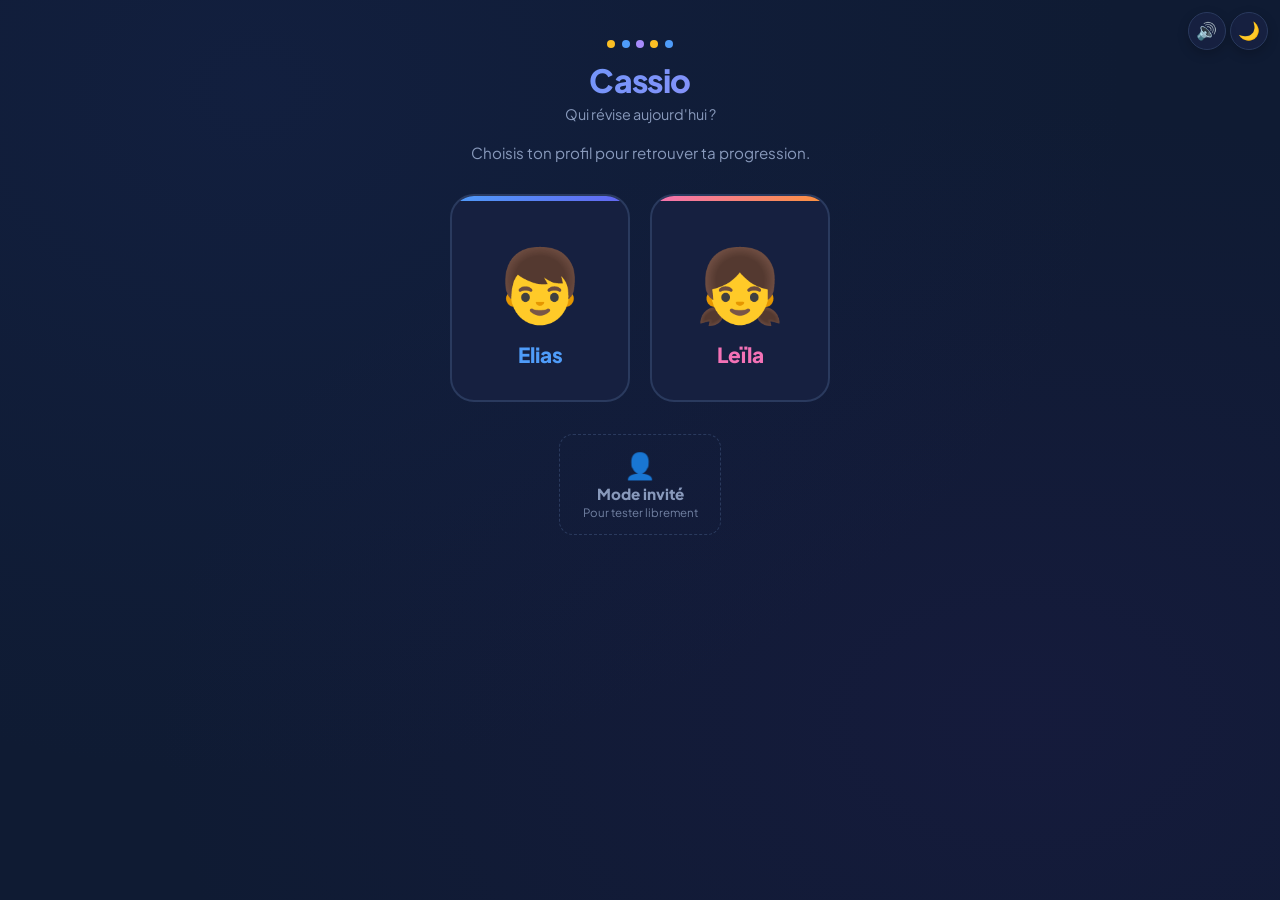
==== commit 8fed7223: "feat: polices hors-ligne, stats sans-faute, indicateur "Nouveau" (v22)" ====
--- a/archives/index.html
+++ b/archives/index.html
@@ -30,20 +30,33 @@
 <input type="file" id="import-file" accept="application/json,.json" style="display:none" onchange="handleImport(event)">
 
 <!-- ═══════════════════════════════════════════════════
-     DONNÉES : une matière par fichier (chargement en parallèle)
-     L'ordre des matières est défini dans data/curriculum.js
+     DONNÉES : un dossier par niveau, un fichier par matière
+     L'ordre des niveaux et matières est défini dans data/curriculum.js
+     (LEVELS_CONFIG). Voir data/SCHEMA.md pour ajouter du contenu.
      ═══════════════════════════════════════════════════ -->
-<script src="data/curriculum-maths.js"></script>
-<script src="data/curriculum-francais.js"></script>
-<script src="data/curriculum-histoire.js"></script>
-<script src="data/curriculum-sciences.js"></script>
-<script src="data/curriculum-anglais.js"></script>
-<script src="data/curriculum-emc.js"></script>
-<script src="data/curriculum-svt.js"></script>
-<script src="data/curriculum-techno.js"></script>
-<script src="data/curriculum-physchim.js"></script>
-<script src="data/curriculum-latin.js"></script>
-<script src="data/curriculum-numerique.js"></script>
+<!-- Niveau CM2 -->
+<script src="data/cm2/maths.js"></script>
+<script src="data/cm2/francais.js"></script>
+<script src="data/cm2/histoire.js"></script>
+<script src="data/cm2/sciences.js"></script>
+<script src="data/cm2/anglais.js"></script>
+<script src="data/cm2/emc.js"></script>
+<script src="data/cm2/svt.js"></script>
+<script src="data/cm2/techno.js"></script>
+<script src="data/cm2/physchim.js"></script>
+<script src="data/cm2/latin.js"></script>
+<script src="data/cm2/numerique.js"></script>
+<!-- Niveau 6ème (livraison v17 — 5 matières) -->
+<script src="data/6eme/maths.js"></script>
+<script src="data/6eme/francais.js"></script>
+<script src="data/6eme/histoire-geo.js"></script>
+<script src="data/6eme/svt.js"></script>
+<script src="data/6eme/anglais.js"></script>
+<script src="data/6eme/espagnol.js"></script>
+<!-- Niveau 5ème — à peupler lors d'une livraison future
+     <script src="data/5eme/maths.js"></script>
+     ... -->
+<!-- Manifest : doit être chargé APRÈS toutes les matières -->
 <script src="data/curriculum.js"></script>
 
 <!-- ═══════════════════════════════════════════════════
--- a/archives/styles/main.css
+++ b/archives/styles/main.css
@@ -1,4 +1,4 @@
-    @import url('https://fonts.googleapis.com/css2?family=Nunito:wght@400;600;700;900&display=swap');
+    @import url('https://fonts.googleapis.com/css2?family=Plus+Jakarta+Sans:wght@400;600;700;800&display=swap');
 
     *, *::before, *::after { box-sizing: border-box; margin: 0; padding: 0; }
 
@@ -22,7 +22,7 @@
     body {
       background: var(--bg);
       color: var(--text);
-      font-family: 'Nunito', sans-serif;
+      font-family: 'Plus Jakarta Sans', sans-serif;
       min-height: 100vh;
       /* Le padding-top utilise env(safe-area-inset-top) pour respecter la zone
          de la barre d'état système iOS (heure/wifi/batterie) en mode PWA installée.
@@ -31,7 +31,19 @@
       overflow-x: hidden; /* Sécurité : aucun élément ne doit créer de scroll horizontal sur mobile */
       background-image: radial-gradient(ellipse at 20% 10%, #1a2a5e44 0%, transparent 60%),
                         radial-gradient(ellipse at 80% 80%, #2d1a5e33 0%, transparent 60%);
-    }
+      -webkit-font-smoothing: antialiased; /* iOS : adoucit le rendu Plus Jakarta Sans */
+      -moz-osx-font-smoothing: grayscale;
+    }
+
+    /* ── MODERNISATION TYPOGRAPHIQUE v13 ──
+       • letter-spacing négatif sur les titres : compacte les caractères pour un look 2024+
+       • chiffres tabulaires sur tout ce qui affiche des nombres (XP, scores, compteurs) :
+         alignement vertical parfait quand les chiffres défilent ou se mettent à jour
+       Ne s'applique pas aux paragraphes pour préserver la lisibilité. */
+    h1, h2, h3 { letter-spacing: -0.02em; }
+    .level-num, .xp-value, .stat-val, .score-val,
+    .topic-badge, .session-score, .badges-count, .pct, .val,
+    [data-tnum] { font-variant-numeric: tabular-nums; }
 
     .page { max-width: 680px; margin: 0 auto; }
 
@@ -65,12 +77,20 @@
     .star:nth-child(5) { animation-delay: 1.2s; background: var(--blue); }
 
     .app-header h1 {
-      font-size: 2rem; font-weight: 900;
+      font-size: 2rem; font-weight: 800;
       background: linear-gradient(135deg, var(--blue), var(--purple));
       -webkit-background-clip: text; -webkit-text-fill-color: transparent; background-clip: text;
       margin-bottom: .3rem;
     }
     .app-header p { color: var(--muted); font-size: .9rem; }
+
+    /* ── HEADER COMPACT (accueil v13) ──
+       Variante uniquement utilisée sur l'écran d'accueil. Le profil et les autres
+       écrans conservent le header original. Économie verticale : ~140 px. */
+    .app-header.compact { padding: .5rem 0 .65rem; }
+    .app-header.compact .stars { gap: .3rem; margin-bottom: .35rem; }
+    .app-header.compact .star { width: 4px; height: 4px; }
+    .app-header.compact h1 { font-size: 1.4rem; margin-bottom: 0; }
 
     /* ── BREADCRUMB ──
        Le padding-right réserve l'espace pour les boutons flottants 🔊 et 🌙
@@ -99,10 +119,10 @@
     }
     .overview-icon { font-size: 2.2rem; }
     .overview-text .lbl { font-size: .72rem; color: var(--muted); text-transform: uppercase; letter-spacing: .08em; }
-    .overview-text .val { font-size: 1.4rem; font-weight: 900; color: var(--blue); }
+    .overview-text .val { font-size: 1.4rem; font-weight: 800; color: var(--blue); }
     .overview-text .sub { font-size: .78rem; color: var(--muted); margin-top: .1rem; }
     .overview-prog { flex: 1; text-align: right; }
-    .overview-prog .pct { font-size: 1.8rem; font-weight: 900; color: var(--green); }
+    .overview-prog .pct { font-size: 1.8rem; font-weight: 800; color: var(--green); }
     .overview-prog .pct-lbl { font-size: .72rem; color: var(--muted); }
 
     /* ── RANDOM QUIZ CTA (bouton "Quiz aléatoire" sur l'accueil) ── */
@@ -119,9 +139,48 @@
     .random-cta:active { transform: translateY(0); }
     .random-cta-icon { font-size: 2.2rem; }
     .random-cta-text { flex: 1; }
-    .random-cta-title { font-weight: 900; font-size: 1.05rem; }
+    .random-cta-title { font-weight: 800; font-size: 1.05rem; }
     .random-cta-sub { font-size: .82rem; opacity: .92; margin-top: .15rem; }
     .random-cta-arrow { font-size: 1.1rem; opacity: .85; }
+
+    /* ── DOUBLE CTA (v20) : Quiz aléatoire + Mes points faibles côte à côte ──
+       Grille 2 colonnes. Si un seul CTA (pas assez d'erreurs pour les points
+       faibles), la classe .single repasse en 1 colonne pleine largeur. */
+    .cta-grid {
+      display: grid; grid-template-columns: 1fr 1fr; gap: .65rem;
+      margin-bottom: 1.5rem;
+    }
+    .cta-grid.single { grid-template-columns: 1fr; }
+    .dual-cta {
+      border-radius: 14px; padding: .85rem .9rem;
+      cursor: pointer; transition: transform .15s, box-shadow .15s;
+      color: #fff; text-align: center;
+      display: flex; flex-direction: column; align-items: center; gap: .15rem;
+      min-height: 92px; justify-content: center;
+    }
+    .dual-cta:active { transform: translateY(0); }
+    .dual-cta-icon { font-size: 1.7rem; margin-bottom: .1rem; }
+    .dual-cta-title { font-weight: 800; font-size: .98rem; letter-spacing: -0.01em; }
+    .dual-cta-sub { font-size: .76rem; opacity: .92; }
+    /* Quiz aléatoire : violet/rose (identité historique) */
+    .dual-cta.random-cta {
+      background: linear-gradient(135deg, #8b5cf6, #ec4899);
+      box-shadow: 0 4px 14px rgba(139, 92, 246, .35);
+      margin-bottom: 0; padding: .85rem .9rem; /* neutralise les valeurs de .random-cta */
+    }
+    .dual-cta.random-cta:hover { transform: translateY(-2px); box-shadow: 0 8px 22px rgba(139, 92, 246, .5); }
+    /* Mes points faibles : bleu/cyan (concentration, précision) */
+    .dual-cta.weak-cta {
+      background: linear-gradient(135deg, #0ea5e9, #06b6d4);
+      box-shadow: 0 4px 14px rgba(14, 165, 233, .35);
+    }
+    .dual-cta.weak-cta:hover { transform: translateY(-2px); box-shadow: 0 8px 22px rgba(14, 165, 233, .5); }
+    /* La grille .single fait que le CTA aléatoire seul reprend une mise en page horizontale */
+    .cta-grid.single .dual-cta {
+      flex-direction: row; align-items: center; gap: .7rem; min-height: 0;
+    }
+    .cta-grid.single .dual-cta-icon { margin-bottom: 0; font-size: 1.8rem; }
+    .cta-grid.single .dual-cta-title { font-size: 1.05rem; }
 
     /* Petit emoji indiquant la matière d'origine d'une question dans le récap du score (mode aléatoire) */
     .recap-origin {
@@ -133,24 +192,86 @@
     .subjects-grid {
       display: grid; grid-template-columns: 1fr 1fr; gap: .75rem; margin-bottom: 2rem;
     }
-    @media (max-width: 440px) { .subjects-grid { grid-template-columns: 1fr; } }
-
+    /* v13 : on garde la grille 2 colonnes même sur petits écrans
+       (les cartes sont devenues plus compactes verticalement, l'emoji XL
+       offre déjà l'impact visuel — 1 colonne créerait trop d'espacement). */
+    @media (max-width: 360px) { .subjects-grid { gap: .5rem; } }
+
+    /* ── SUBJECT CARDS SIGNATURE (v13) ──
+       Refonte complète pour une reconnaissance visuelle immédiate :
+       • teinte douce de fond dans la couleur de la matière (~10% d'opacité)
+       • emoji XL (38 px) avec halo coloré via drop-shadow
+       • pastille de compteur "3/8" en couleur matière, alignée à droite
+       • barre de progression avec dégradé doux au lieu d'aplat
+       Les variables --sc-color et --sc-grad sont fournies inline depuis le JS.
+       L'opacité de la teinte est subtile pour ne pas saturer l'écran d'accueil
+       quand 8-11 matières sont affichées simultanément. */
     .subject-card {
-      background: var(--card); border: 1px solid var(--border); border-radius: 16px;
-      padding: 1.25rem; cursor: pointer; transition: all .2s; position: relative; overflow: hidden;
-    }
-    .subject-card::before {
-      content: ''; position: absolute; top: 0; left: 0; right: 0; height: 3px;
-      background: var(--sc-grad); border-radius: 16px 16px 0 0;
-    }
-    .subject-card:hover { transform: translateY(-3px); border-color: var(--sc-color); box-shadow: 0 8px 24px rgba(0,0,0,.3); }
-
-    .subj-icon { font-size: 2rem; margin-bottom: .75rem; display: block; }
-    .subj-name { font-size: 1rem; font-weight: 900; margin-bottom: .3rem; color: var(--sc-color); }
-    .subj-meta { font-size: .78rem; color: var(--muted); margin-bottom: .75rem; }
-    .subj-prog-bar { height: 4px; background: var(--border); border-radius: 99px; overflow: hidden; margin-bottom: .4rem; }
-    .subj-prog-fill { height: 100%; background: var(--sc-grad); border-radius: 99px; transition: width .5s; }
-    .subj-prog-text { font-size: .75rem; color: var(--muted); text-align: right; }
+      /* Fond : teinte douce dérivée de la couleur matière via color-mix.
+         Fallback (Safari < 16.4 et autres) : on retombe sur var(--card). */
+      background: var(--card);
+      background: color-mix(in srgb, var(--sc-color) 8%, var(--card));
+      border: 1px solid color-mix(in srgb, var(--sc-color) 25%, var(--border));
+      border-radius: 14px;
+      padding: .75rem .8rem; cursor: pointer; transition: all .2s;
+      position: relative; overflow: hidden;
+      display: flex; flex-direction: column;
+    }
+    .subject-card:hover {
+      transform: translateY(-2px);
+      border-color: var(--sc-color);
+      box-shadow: 0 6px 18px color-mix(in srgb, var(--sc-color) 25%, transparent);
+    }
+    .subject-card:active { transform: translateY(0); }
+
+    /* Ligne 1 : emoji XL à gauche, pastille de compteur à droite */
+    .subject-card-head {
+      display: flex; align-items: flex-start; justify-content: space-between;
+      gap: .4rem; margin-bottom: .35rem;
+    }
+    .subj-icon {
+      font-size: 2.4rem; line-height: 1; margin: 0; display: block;
+      /* Halo coloré dans la couleur matière, donne du relief à l'emoji.
+         Acceptable en perf sur tous les iPhone récents (depuis 2018). */
+      filter: drop-shadow(0 2px 4px color-mix(in srgb, var(--sc-color) 35%, transparent));
+    }
+    .subj-head-right { display: flex; flex-direction: column; align-items: flex-end; gap: .2rem; }
+    .subj-new { font-size: .58rem; font-weight: 800; color: var(--green); text-transform: uppercase; letter-spacing: .05em; line-height: 1; }
+    .subj-counter {
+      font-size: .72rem; font-weight: 700;
+      color: var(--sc-color);
+      background: color-mix(in srgb, var(--sc-color) 15%, transparent);
+      padding: .15rem .4rem; border-radius: 7px;
+      font-variant-numeric: tabular-nums; white-space: nowrap;
+      align-self: flex-end;
+    }
+
+    /* Nom + sous-titre matière */
+    .subj-name {
+      font-size: .9rem; font-weight: 800; margin-bottom: .1rem;
+      color: var(--text); letter-spacing: -0.01em;
+      line-height: 1.15;
+    }
+    .subj-meta {
+      font-size: .72rem; color: var(--muted);
+      margin-bottom: .55rem; line-height: 1.3;
+      /* Tronque proprement si la description est trop longue (rare mais sécurise) */
+      display: -webkit-box; -webkit-line-clamp: 2; -webkit-box-orient: vertical;
+      overflow: hidden;
+    }
+    .subj-prog-bar {
+      height: 4px;
+      background: color-mix(in srgb, var(--sc-color) 12%, transparent);
+      border-radius: 99px; overflow: hidden; margin-top: auto;
+    }
+    .subj-prog-fill {
+      height: 100%; background: var(--sc-grad);
+      border-radius: 99px; transition: width .5s;
+    }
+    /* Le texte "3/8 complétés" sous la barre est désormais redondant avec la pastille
+       — on le masque pour épurer. Préservé en HTML pour compat lecteur d'écran. */
+    .subj-prog-text { display: none; }
+
 
     /* ── SUBJECT HEADER ── */
     .subject-header {
@@ -159,7 +280,7 @@
       display: flex; align-items: center; gap: 1rem;
     }
     .subj-header-icon { font-size: 2.8rem; }
-    .subj-header-text h2 { font-size: 1.3rem; font-weight: 900; color: var(--subj-color); margin-bottom: .25rem; }
+    .subj-header-text h2 { font-size: 1.3rem; font-weight: 800; color: var(--subj-color); margin-bottom: .25rem; }
     .subj-header-text p { color: var(--muted); font-size: .88rem; }
 
     /* ── TOPIC CARDS ── */
@@ -193,7 +314,7 @@
     .topic-badge.s1 { color: var(--orange); border-color: rgba(251,146,60,.35); background: rgba(251,146,60,.08); }
 
     .btn-start {
-      font-family: 'Nunito', sans-serif; font-weight: 700; font-size: .85rem;
+      font-family: 'Plus Jakarta Sans', sans-serif; font-weight: 700; font-size: .85rem;
       padding: .55rem 1.1rem; min-height: 40px; border-radius: 8px; border: none; cursor: pointer;
       background: var(--subj-grad); color: white; transition: all .15s;
       flex-shrink: 0; white-space: nowrap;
@@ -216,7 +337,7 @@
       padding: .75rem 1.25rem; margin-bottom: 1.25rem; font-size: .85rem;
     }
     .stat { display: flex; flex-direction: column; align-items: center; gap: .15rem; }
-    .stat-val { font-weight: 900; font-size: 1.2rem; color: var(--blue); }
+    .stat-val { font-weight: 800; font-size: 1.2rem; color: var(--blue); }
     .stat-lbl { color: var(--muted); font-size: .75rem; }
 
     /* ── QUIZ: PROGRESS ── */
@@ -241,7 +362,7 @@
 
     .q-top { display: flex; align-items: flex-start; gap: .75rem; margin-bottom: 1.25rem; }
     .q-badge {
-      background: var(--subj-grad); color: white; font-weight: 900; font-size: .85rem;
+      background: var(--subj-grad); color: white; font-weight: 800; font-size: .85rem;
       width: 32px; height: 32px; border-radius: 8px;
       display: flex; align-items: center; justify-content: center; flex-shrink: 0; margin-top: 2px;
     }
@@ -258,7 +379,7 @@
     /* Bouton "💡 Indice" : discret, encourage à réfléchir d'abord avant de demander l'aide */
     .hint-btn {
       display: inline-flex; align-items: center;
-      font-family: 'Nunito', sans-serif; font-weight: 600; font-size: .82rem;
+      font-family: 'Plus Jakarta Sans', sans-serif; font-weight: 600; font-size: .82rem;
       background: transparent; border: 1px dashed var(--border); color: var(--muted);
       padding: .5rem .8rem; min-height: 36px; border-radius: 8px; cursor: pointer;
       margin-bottom: 1rem; transition: all .15s;
@@ -309,7 +430,7 @@
     .letter {
       width: 28px; height: 28px; border-radius: 6px; background: var(--border);
       display: flex; align-items: center; justify-content: center;
-      font-size: .8rem; font-weight: 900; flex-shrink: 0; transition: all .2s;
+      font-size: .8rem; font-weight: 800; flex-shrink: 0; transition: all .2s;
     }
     .option.selected { border-color: var(--subj-color); background: rgba(79,156,249,.1); }
     .option.selected .letter { background: var(--subj-color); color: white; }
@@ -352,7 +473,7 @@
     /* ── NAV BUTTONS ── */
     .nav { display: flex; justify-content: space-between; gap: .75rem; margin-top: 1.5rem; }
     .btn {
-      font-family: 'Nunito', sans-serif; font-weight: 700; font-size: .9rem;
+      font-family: 'Plus Jakarta Sans', sans-serif; font-weight: 700; font-size: .9rem;
       padding: .7rem 1.4rem; border-radius: 10px; border: 2px solid var(--border);
       cursor: pointer; transition: all .15s; background: transparent; color: var(--text);
     }
@@ -389,9 +510,9 @@
       padding: 2.5rem 2rem; text-align: center; animation: slideIn .4s ease;
     }
     .trophy { font-size: 3.5rem; margin-bottom: 1rem; display: block; animation: bounce .6s ease; }
-    .score-panel h2 { font-size: 1.6rem; font-weight: 900; margin-bottom: .5rem; }
+    .score-panel h2 { font-size: 1.6rem; font-weight: 800; margin-bottom: .5rem; }
     .big-score {
-      font-size: 5rem; font-weight: 900;
+      font-size: 5rem; font-weight: 800;
       background: linear-gradient(135deg, var(--yellow), var(--blue));
       -webkit-background-clip: text; -webkit-text-fill-color: transparent; background-clip: text;
       line-height: 1; margin: .75rem 0;
@@ -401,7 +522,7 @@
 
     .result-grid { display: grid; grid-template-columns: 1fr 1fr; gap: .75rem; margin-bottom: 1.5rem; }
     .result-tile { background: rgba(255,255,255,.04); border: 1px solid var(--border); border-radius: 12px; padding: 1rem; }
-    .result-tile .val { font-size: 2rem; font-weight: 900; }
+    .result-tile .val { font-size: 2rem; font-weight: 800; }
     .result-tile .lbl { font-size: .8rem; color: var(--muted); margin-top: .2rem; }
     .tile-ok .val { color: var(--green); }
     .tile-bad .val { color: var(--red); }
@@ -412,14 +533,14 @@
 
     .score-btns { display: flex; gap: .75rem; margin-top: 1.75rem; justify-content: center; flex-wrap: wrap; }
     .btn-primary {
-      font-family: 'Nunito', sans-serif; font-weight: 700; font-size: .95rem;
+      font-family: 'Plus Jakarta Sans', sans-serif; font-weight: 700; font-size: .95rem;
       padding: .75rem 2rem; border-radius: 12px; border: none; cursor: pointer;
       background: var(--subj-grad); color: white;
       box-shadow: 0 4px 15px rgba(79,156,249,.3); transition: all .15s;
     }
     .btn-primary:hover { transform: translateY(-2px); box-shadow: 0 6px 20px rgba(79,156,249,.4); }
     .btn-secondary {
-      font-family: 'Nunito', sans-serif; font-weight: 700; font-size: .95rem;
+      font-family: 'Plus Jakarta Sans', sans-serif; font-weight: 700; font-size: .95rem;
       padding: .75rem 2rem; border-radius: 12px; border: 2px solid var(--border);
       cursor: pointer; background: transparent; color: var(--text); transition: all .15s;
     }
@@ -452,7 +573,7 @@
     }
     .profile-card:hover { transform: translateY(-5px); border-color: var(--pc); box-shadow: 0 14px 40px rgba(0,0,0,.45); }
     .profile-emoji { font-size: 4.5rem; margin-bottom: .75rem; display: block; }
-    .profile-name { font-size: 1.3rem; font-weight: 900; color: var(--pc); }
+    .profile-name { font-size: 1.3rem; font-weight: 800; color: var(--pc); }
 
     /* ── BOUTON "MODE INVITÉ" sur l'écran de profil ──
        Style volontairement discret : c'est un bouton secondaire, pas un 3e profil. */
@@ -462,7 +583,7 @@
       max-width: 280px; width: fit-content;
       background: transparent; border: 1px dashed var(--border);
       border-radius: 14px; cursor: pointer;
-      font-family: 'Nunito', sans-serif; color: var(--muted);
+      font-family: 'Plus Jakarta Sans', sans-serif; color: var(--muted);
       transition: all .15s;
     }
     .guest-btn:hover {
@@ -486,7 +607,7 @@
       box-shadow: 0 8px 24px rgba(79,156,249,.18);
     }
     .customize-preview-emoji { font-size: 4.5rem; line-height: 1; }
-    .customize-preview-name { font-size: 1.4rem; font-weight: 900; color: var(--text); }
+    .customize-preview-name { font-size: 1.4rem; font-weight: 800; color: var(--text); }
 
     .customize-section { margin-bottom: 1.5rem; }
     .customize-label {
@@ -522,7 +643,7 @@
       padding: .85rem 1rem; min-height: 44px;
       background: var(--card); border: 1px solid var(--border);
       border-radius: 12px; color: var(--text);
-      font-family: 'Nunito', sans-serif; font-size: 1rem; font-weight: 700;
+      font-family: 'Plus Jakarta Sans', sans-serif; font-size: 1rem; font-weight: 700;
       transition: border-color .15s;
     }
     .customize-input:focus {
@@ -550,7 +671,7 @@
     body.light .guest-banner { background: rgba(100,116,139,.1); color: #64748b; }
     .guest-banner-label { white-space: nowrap; flex-shrink: 0; margin-right: auto; }
     .guest-banner-btn {
-      font-family: 'Nunito', sans-serif; font-size: .72rem; font-weight: 700;
+      font-family: 'Plus Jakarta Sans', sans-serif; font-size: .72rem; font-weight: 700;
       padding: .4rem .65rem; min-height: 36px; border-radius: 8px;
       border: 1px solid rgba(148,163,184,.4);
       background: transparent; color: inherit; cursor: pointer;
@@ -589,11 +710,11 @@
     }
     .profile-banner-left { display: flex; align-items: center; gap: .6rem; }
     .profile-avatar { font-size: 1.6rem; }
-    .profile-banner-name { font-size: .95rem; font-weight: 900; }
+    .profile-banner-name { font-size: .95rem; font-weight: 800; }
     .profile-banner-sub { font-size: .72rem; color: var(--muted); }
     .profile-banner-right { display: flex; gap: .5rem; align-items: center; }
     .btn-sm {
-      font-family: 'Nunito', sans-serif; font-size: .75rem; font-weight: 700;
+      font-family: 'Plus Jakarta Sans', sans-serif; font-size: .75rem; font-weight: 700;
       padding: .55rem 1rem; min-height: 40px; border-radius: 8px; border: 1px solid var(--border);
       cursor: pointer; background: transparent; color: var(--muted); transition: all .15s;
       display: inline-flex; align-items: center; justify-content: center; gap: .35rem;
@@ -601,6 +722,168 @@
     .btn-sm:hover { border-color: var(--blue); color: var(--blue); }
     .btn-sm.accent { background: var(--subj-grad); border: none; color: white; }
     .btn-sm.accent:hover { opacity: .85; color: white; }
+
+    /* ── BTN ICÔNE COMPACT (v13) ──
+       Variante carrée pour les boutons réduits à une seule icône (📋, ⇄).
+       Utilisé dans la carte d'identité fusionnée pour gagner de la place. */
+    .btn-sm.icon-only {
+      padding: .4rem .55rem; min-width: 38px; min-height: 38px;
+      font-size: .9rem; flex-shrink: 0;
+    }
+
+    /* ── CARTE IDENTITÉ FUSIONNÉE (HOME v13) ──
+       Une seule carte regroupe ce qui était auparavant trois blocs séparés :
+         - profile-banner (avatar + nom + boutons)
+         - level-card     (cercle XP + barre)
+         - home-overview  (progression globale 3/65 + %)
+       Économie verticale sur mobile : ~250-300 px. */
+    .home-identity {
+      background: var(--card); border: 1px solid var(--border); border-radius: 14px;
+      padding: .85rem 1rem; margin-bottom: .85rem;
+      position: relative; overflow: hidden;
+    }
+    /* Bandeau coloré de la carte XP : conservé pour préserver l'aspect "level-card" */
+    .home-identity::before {
+      content: ''; position: absolute; top: 0; left: 0; right: 0; height: 3px;
+      background: linear-gradient(90deg, var(--yellow), #ec4899);
+    }
+    .home-identity-row1 {
+      display: flex; align-items: center; gap: .65rem; margin-bottom: .55rem;
+    }
+    .home-identity-level {
+      width: 48px; height: 48px; border-radius: 50%;
+      background: var(--yellow); color: #1a1a2e;
+      display: flex; flex-direction: column; align-items: center; justify-content: center;
+      flex-shrink: 0; font-variant-numeric: tabular-nums;
+    }
+    .home-identity-level .num { font-size: 1.1rem; font-weight: 800; line-height: 1; }
+    .home-identity-level .lbl { font-size: .5rem; font-weight: 700; letter-spacing: .04em; }
+    .home-identity-main { flex: 1; min-width: 0; }
+    .home-identity-name { font-size: .95rem; font-weight: 800; color: var(--text); letter-spacing: -0.01em; }
+    .home-identity-xp { font-size: .72rem; color: var(--muted); font-variant-numeric: tabular-nums; margin-top: .1rem; }
+    .home-identity-xp strong { color: var(--text); font-weight: 700; }
+    .home-identity-actions { display: flex; gap: .3rem; flex-shrink: 0; }
+
+    /* Barre XP */
+    .home-identity-bar {
+      height: 6px; background: var(--border); border-radius: 3px; overflow: hidden; margin-bottom: .55rem;
+    }
+    .home-identity-bar-fill {
+      height: 100%; background: linear-gradient(90deg, var(--yellow), #fb923c);
+      border-radius: 3px; transition: width .6s ease;
+    }
+
+    /* Pied : progression globale intégrée, discrète, séparée par une bordure */
+    .home-identity-foot {
+      display: flex; align-items: center; justify-content: space-between;
+      padding-top: .5rem; border-top: 1px solid var(--border);
+      font-size: .78rem; color: var(--muted); font-variant-numeric: tabular-nums;
+    }
+    .home-identity-foot strong { color: var(--blue); font-weight: 800; }
+    .home-identity-foot-right { display: flex; align-items: center; gap: .45rem; }
+    .home-identity-foot .pct { color: var(--green); font-weight: 800; }
+    .perfect-stat { font-size: .72rem; font-weight: 700; color: var(--yellow); font-variant-numeric: tabular-nums; }
+
+    /* ── RANDOM CTA COMPACT (HOME v13) ──
+       Variante réduite du CTA "Quiz aléatoire" pour gagner ~60 px d'espace
+       vertical. Le gradient et l'impact visuel sont conservés. */
+    .random-cta.compact {
+      padding: .65rem .95rem; margin-bottom: .85rem;
+      gap: .65rem;
+    }
+    .random-cta.compact .random-cta-icon { font-size: 1.6rem; }
+    .random-cta.compact .random-cta-title { font-size: .95rem; }
+    .random-cta.compact .random-cta-sub { font-size: .72rem; margin-top: .05rem; }
+    .random-cta.compact .random-cta-arrow { font-size: 1rem; }
+
+    /* ── LEVEL SELECTOR — SEGMENTED CONTROL STYLE iOS (v14) ──
+       Sélecteur de niveau scolaire (CM2, 6ème, 5ème…) sous forme de segmented
+       control compact et familier, inspiré du UISegmentedControl iOS.
+       Affiché uniquement quand ≥ 2 niveaux ont du contenu chargé. Tant qu'on
+       n'a qu'un seul niveau peuplé, le HTML n'est pas généré → CSS dormant.
+
+       Évolutions v14 :
+       • Hauteur ~44 px au lieu de ~140 px (gain ~100 px en mobile)
+       • Auto-fit centré (largeur strictement nécessaire) au lieu de pleine largeur
+       • Pill actif coloré dans la couleur du niveau (CM2 bleu, 6ème vert, 5ème rouge)
+       • Conteneur "track" avec fond plus sombre pour bien démarquer la zone
+       • Transition douce du pill au tap (effet glissant CSS pur, pas de JS) */
+
+    /* Conteneur centré qui héberge le segmented control */
+    .level-selector {
+      display: flex; justify-content: center;
+      margin-bottom: 1.1rem;
+    }
+
+    /* Le "track" : barre sombre qui contient les pills */
+    .level-segmented {
+      display: inline-flex;
+      background: var(--bg); /* fond plus sombre que la carte pour bien marquer */
+      border: 1px solid var(--border);
+      border-radius: 10px;
+      padding: 3px;
+      gap: 2px;
+      /* Sans ombre : reste discret. Sur fond sombre, le contraste avec --card
+         et --border suffit à donner la sensation "creux". */
+    }
+
+    /* Chaque pill du segmented control */
+    .level-pill {
+      font-family: 'Plus Jakarta Sans', sans-serif;
+      font-size: .85rem; font-weight: 700;
+      padding: .45rem .85rem; min-height: 36px;
+      border-radius: 7px;
+      border: none; background: transparent;
+      color: var(--muted); cursor: pointer;
+      transition: background .2s, color .2s, transform .15s;
+      display: inline-flex; align-items: center; gap: .35rem;
+      letter-spacing: -0.005em;
+      /* Pas de min-width fixe pour rester compact, mais on évite que CM2 et 6ème
+         soient de largeurs très différentes en garantissant un padding identique. */
+    }
+    .level-pill:hover { color: var(--text); background: var(--border); }
+    .level-pill:active { transform: scale(0.97); }
+
+    /* Pill actif : couleur du niveau via --lvl-grad fourni inline.
+       Fallback si la variable n'est pas définie (compat) : bleu/violet. */
+    .level-pill.active {
+      background: var(--lvl-grad, linear-gradient(135deg, #4f9cf9, #a78bfa));
+      color: white;
+      box-shadow: 0 2px 6px var(--lvl-shadow, rgba(79, 156, 249, 0.3));
+      /* On retire le hover du muted, et on garde une opacité au hover pour
+         éviter le flash du fond border qui désactive l'effet coloré */
+    }
+    .level-pill.active:hover { color: white; background: var(--lvl-grad, linear-gradient(135deg, #4f9cf9, #a78bfa)); opacity: .92; }
+    .level-pill.active:active { opacity: .85; }
+    .pill-new-dot {
+      display: inline-block; width: 7px; height: 7px; border-radius: 50%;
+      background: var(--green); flex-shrink: 0; margin-left: .05rem; margin-bottom: 1px;
+      vertical-align: middle;
+    }
+
+    /* ── LEVEL ONBOARDING (1ER LANCEMENT) ──
+       Écran affiché lorsqu'un profil n'a pas encore choisi son niveau ET que
+       plusieurs niveaux sont disponibles. Sinon, ce code est inactif. */
+    .level-onboarding .app-header h1 { font-size: 1.6rem; }
+    .level-onboarding .app-header p { font-size: 1rem; margin-top: .5rem; }
+    .onboarding-level-grid {
+      display: grid; grid-template-columns: repeat(auto-fit, minmax(140px, 1fr));
+      gap: 1rem; margin: 2rem 0 1rem;
+    }
+    .onboarding-level-card {
+      font-family: 'Plus Jakarta Sans', sans-serif;
+      background: var(--card); border: 2px solid var(--border); border-radius: 16px;
+      padding: 1.5rem 1rem; cursor: pointer; transition: all .2s;
+      display: flex; flex-direction: column; align-items: center; gap: .5rem;
+      color: var(--text); min-height: 120px;
+    }
+    .onboarding-level-card:hover {
+      border-color: var(--blue); transform: translateY(-2px);
+      box-shadow: 0 6px 16px rgba(0, 0, 0, 0.08);
+    }
+    .onboarding-level-emoji { font-size: 2.5rem; line-height: 1; }
+    .onboarding-level-name { font-size: 1.1rem; font-weight: 800; }
+    .onboarding-level-hint { text-align: center; color: var(--muted); font-size: .85rem; margin-top: .5rem; }
 
     /* ── HISTORY SCREEN ── */
     .history-list { display: flex; flex-direction: column; gap: .5rem; margin-bottom: 1.5rem; }
@@ -615,7 +898,7 @@
     .session-subj { font-size: .75rem; color: var(--muted); }
     .session-date { font-size: .7rem; color: var(--muted); margin-top: .1rem; }
     .session-right { text-align: right; flex-shrink: 0; }
-    .session-score { font-size: 1rem; font-weight: 900; }
+    .session-score { font-size: 1rem; font-weight: 800; }
     .session-score.s3 { color: var(--green); }
     .session-score.s2 { color: var(--yellow); }
     .session-score.s1 { color: var(--orange); }
@@ -635,7 +918,7 @@
     }
     .evo-svg { width: 100%; height: auto; display: block; overflow: visible; }
     .evo-svg .ev-grid { stroke: var(--border); stroke-width: 1; stroke-dasharray: 2,3; opacity: .55; }
-    .evo-svg .ev-axis { fill: var(--muted); font-size: 10px; font-family: 'Nunito', sans-serif; font-weight: 700; }
+    .evo-svg .ev-axis { fill: var(--muted); font-size: 10px; font-family: 'Plus Jakarta Sans', sans-serif; font-weight: 700; }
     .evo-svg .ev-area { fill: url(#evGrad); opacity: .25; }
     .evo-svg .ev-line { fill: none; stroke: var(--blue); stroke-width: 2.2; stroke-linejoin: round; stroke-linecap: round; }
     .evo-svg .ev-dot  { stroke: var(--card); stroke-width: 2; cursor: help; }
@@ -671,7 +954,7 @@
       border: 2px solid var(--border); background: transparent;
       display: flex; align-items: center; justify-content: center;
       flex-shrink: 0; transition: all .15s;
-      font-size: .9rem; color: transparent; font-weight: 900;
+      font-size: .9rem; color: transparent; font-weight: 800;
     }
     .option.qcm-opt.selected .checkbox { background: var(--subj-color); border-color: var(--subj-color); color: white; }
     .option.qcm-opt.selected .checkbox::after { content: '✓'; }
@@ -689,7 +972,7 @@
       text-align: center; justify-content: center; min-height: 90px;
     }
     .option.vf-opt .vf-icon {
-      font-size: 1.8rem; font-weight: 900; line-height: 1;
+      font-size: 1.8rem; font-weight: 800; line-height: 1;
       width: 38px; height: 38px; border-radius: 50%;
       display: flex; align-items: center; justify-content: center;
       background: var(--border); transition: all .2s;
@@ -704,7 +987,7 @@
     .text-input-wrap { margin-top: .25rem; }
     .text-input {
       width: 100%; padding: .9rem 1.1rem;
-      font-family: 'Nunito', sans-serif; font-weight: 700; font-size: 1.05rem;
+      font-family: 'Plus Jakarta Sans', sans-serif; font-weight: 700; font-size: 1.05rem;
       border: 2px solid var(--border); border-radius: 12px;
       background: rgba(255,255,255,.04); color: var(--text);
       transition: all .15s; outline: none;
@@ -757,10 +1040,10 @@
       display: flex; flex-direction: column; align-items: center; justify-content: center;
       flex-shrink: 0; box-shadow: 0 4px 14px rgba(251,146,60,.35);
     }
-    .level-circle-num { font-size: 1.4rem; font-weight: 900; color: #2c1810; line-height: 1; }
-    .level-circle-lbl { font-size: .55rem; font-weight: 900; color: #2c1810; text-transform: uppercase; letter-spacing: .05em; margin-top: 1px; }
+    .level-circle-num { font-size: 1.4rem; font-weight: 800; color: #2c1810; line-height: 1; }
+    .level-circle-lbl { font-size: .55rem; font-weight: 800; color: #2c1810; text-transform: uppercase; letter-spacing: .05em; margin-top: 1px; }
     .level-info { flex: 1; min-width: 0; }
-    .level-name { font-size: .95rem; font-weight: 900; margin-bottom: .15rem; }
+    .level-name { font-size: .95rem; font-weight: 800; margin-bottom: .15rem; }
     .level-xp { font-size: .75rem; color: var(--muted); }
     .level-xp strong { color: var(--text); }
 
@@ -795,7 +1078,7 @@
     }
     .streak-zero .streak-flame { filter: none; opacity: .8; }
     .streak-text { flex: 1; min-width: 0; }
-    .streak-title { font-size: 1rem; font-weight: 900; margin-bottom: .15rem; }
+    .streak-title { font-size: 1rem; font-weight: 800; margin-bottom: .15rem; }
     .streak-active .streak-title { color: var(--orange); }
     .streak-done .streak-title { color: var(--green); }
     .streak-sub { font-size: .78rem; color: var(--muted); line-height: 1.4; }
@@ -831,7 +1114,7 @@
     }
     .level-max-tag {
       display: inline-block; padding: .15rem .55rem; border-radius: 99px;
-      font-size: .65rem; font-weight: 900; color: #2c1810;
+      font-size: .65rem; font-weight: 800; color: #2c1810;
       background: linear-gradient(135deg, var(--yellow), var(--orange));
       margin-left: .35rem;
     }
@@ -845,7 +1128,7 @@
       display: flex; align-items: baseline; justify-content: space-between;
       margin-bottom: .85rem; gap: .5rem;
     }
-    .badges-title { font-size: .95rem; font-weight: 900; }
+    .badges-title { font-size: .95rem; font-weight: 800; }
     .badges-count { font-size: .75rem; color: var(--muted); font-weight: 700; }
     .badges-grid {
       display: grid; grid-template-columns: repeat(auto-fill, minmax(82px, 1fr));
@@ -876,19 +1159,19 @@
       animation: badgeUnlockIn .65s cubic-bezier(.34,1.56,.64,1) both;
     }
     .badge-unlock-wrap .lbl {
-      font-size: .72rem; font-weight: 900; text-transform: uppercase; letter-spacing: .1em;
+      font-size: .72rem; font-weight: 800; text-transform: uppercase; letter-spacing: .1em;
       color: var(--yellow); margin-bottom: .65rem;
     }
     .badge-unlock-list { display: flex; flex-wrap: wrap; justify-content: center; gap: .75rem; }
     .badge-unlock-item { display: flex; flex-direction: column; align-items: center; min-width: 90px; }
     .badge-unlock-item .emj { font-size: 2.4rem; animation: bounce .8s ease infinite alternate; }
-    .badge-unlock-item .nm  { font-size: .8rem; font-weight: 900; margin-top: .3rem; }
+    .badge-unlock-item .nm  { font-size: .8rem; font-weight: 800; margin-top: .3rem; }
     .badge-unlock-item .ds  { font-size: .68rem; color: var(--muted); margin-top: .1rem; }
 
     .xp-gained {
       display: inline-block; padding: .35rem .8rem; border-radius: 99px;
       background: linear-gradient(135deg, var(--yellow), var(--orange)); color: #2c1810;
-      font-weight: 900; font-size: .85rem; margin: .5rem 0 .35rem;
+      font-weight: 800; font-size: .85rem; margin: .5rem 0 .35rem;
       box-shadow: 0 4px 12px rgba(251,146,60,.3);
     }
 
@@ -940,7 +1223,7 @@
     .float-xp {
       position: absolute; z-index: 50;
       transform: translateX(-50%);
-      font-weight: 900; font-size: 1.1rem;
+      font-weight: 800; font-size: 1.1rem;
       color: var(--green);
       text-shadow: 0 2px 6px rgba(0,0,0,.3);
       pointer-events: none;
@@ -973,7 +1256,7 @@
       position: fixed; top: 18%; left: 50%; z-index: 120;
       transform: translateX(-50%);
       padding: .5rem 1.1rem; border-radius: 99px;
-      font-weight: 900; font-size: 1rem; color: #fff;
+      font-weight: 800; font-size: 1rem; color: #fff;
       box-shadow: 0 6px 20px rgba(0,0,0,.3);
       pointer-events: none; white-space: nowrap;
       animation: combo-anim 1.25s ease-out forwards;
@@ -989,10 +1272,45 @@
       100% { opacity: 0; transform: translate(-50%, -12px) scale(.95); }
     }
 
+    /* ── PERFECT BADGE (v15) ──
+       Badge éphémère doré qui apparaît sur l'écran de score lors d'un sans-faute.
+       Plus expressif et prestigieux que le combo-badge :
+       • Dégradé doré 3 stops (or chaud → or clair → or chaud)
+       • Glow doux lumineux qui s'estompe
+       • Animation : apparition spring + léger pulse + sortie douce
+       • Durée : 1,9 s (vs 1,3 pour combo-badge) — c'est un moment de célébration
+       Positionné assez haut sur l'écran pour ne pas masquer le gros score "10/10". */
+    .perfect-badge {
+      position: fixed; top: 10%; left: 50%; z-index: 130;
+      transform: translateX(-50%);
+      padding: .7rem 1.4rem; border-radius: 99px;
+      font-weight: 800; font-size: 1.1rem; color: #4a2c00;
+      background: linear-gradient(135deg, #fbbf24, #fde68a, #f59e0b);
+      box-shadow:
+        0 8px 24px rgba(251, 191, 36, 0.45),
+        0 0 0 1px rgba(255, 255, 255, 0.4) inset;
+      pointer-events: none; white-space: nowrap;
+      letter-spacing: -0.01em;
+      font-family: 'Plus Jakarta Sans', sans-serif;
+      animation: perfect-anim 1.85s cubic-bezier(.34, 1.56, .64, 1) forwards;
+    }
+    @keyframes perfect-anim {
+      /* Apparition spring (effet rebond léger via cubic-bezier sur la timeline) */
+      0%   { opacity: 0; transform: translate(-50%, 15px) scale(.7); }
+      18%  { opacity: 1; transform: translate(-50%, -4px) scale(1.08); }
+      30%  { transform: translate(-50%, 0) scale(1); }
+      /* Pulse léger pour attirer l'œil */
+      55%  { transform: translate(-50%, 0) scale(1.04); }
+      70%  { transform: translate(-50%, 0) scale(1); }
+      /* Sortie douce vers le haut */
+      85%  { opacity: 1; }
+      100% { opacity: 0; transform: translate(-50%, -14px) scale(.95); }
+    }
+
     /* Respect de prefers-reduced-motion : on coupe les animations pour les sensibles */
     @media (prefers-reduced-motion: reduce) {
-      .float-xp, .card-bounce, .score-pulse, .combo-badge { animation: none; }
-      .float-xp, .combo-badge { opacity: 0; }
+      .float-xp, .card-bounce, .score-pulse, .combo-badge, .perfect-badge { animation: none; }
+      .float-xp, .combo-badge, .perfect-badge { opacity: 0; }
     }
 
     /* ── MODE CLAIR ── */
@@ -1022,6 +1340,10 @@
     body.light .profile-card,
     body.light .stats { box-shadow: 0 2px 8px rgba(15,27,51,.06); }
     body.light .text-input { background: #fff; }
+    /* Mode clair : le track du segmented control utilise un gris plus marqué
+       pour bien démarquer le fond du conteneur, sinon il se fondrait dans la page. */
+    body.light .level-segmented { background: #eef1f6; border-color: #d8dde8; }
+    body.light .level-pill:hover:not(.active) { background: rgba(0,0,0,.04); color: var(--text); }
     body.light .q-hint { background: rgba(79,156,249,.08); }
     body.light .feedback.ok { color: #065f46; }
     body.light .feedback.bad { color: #991b1b; }
